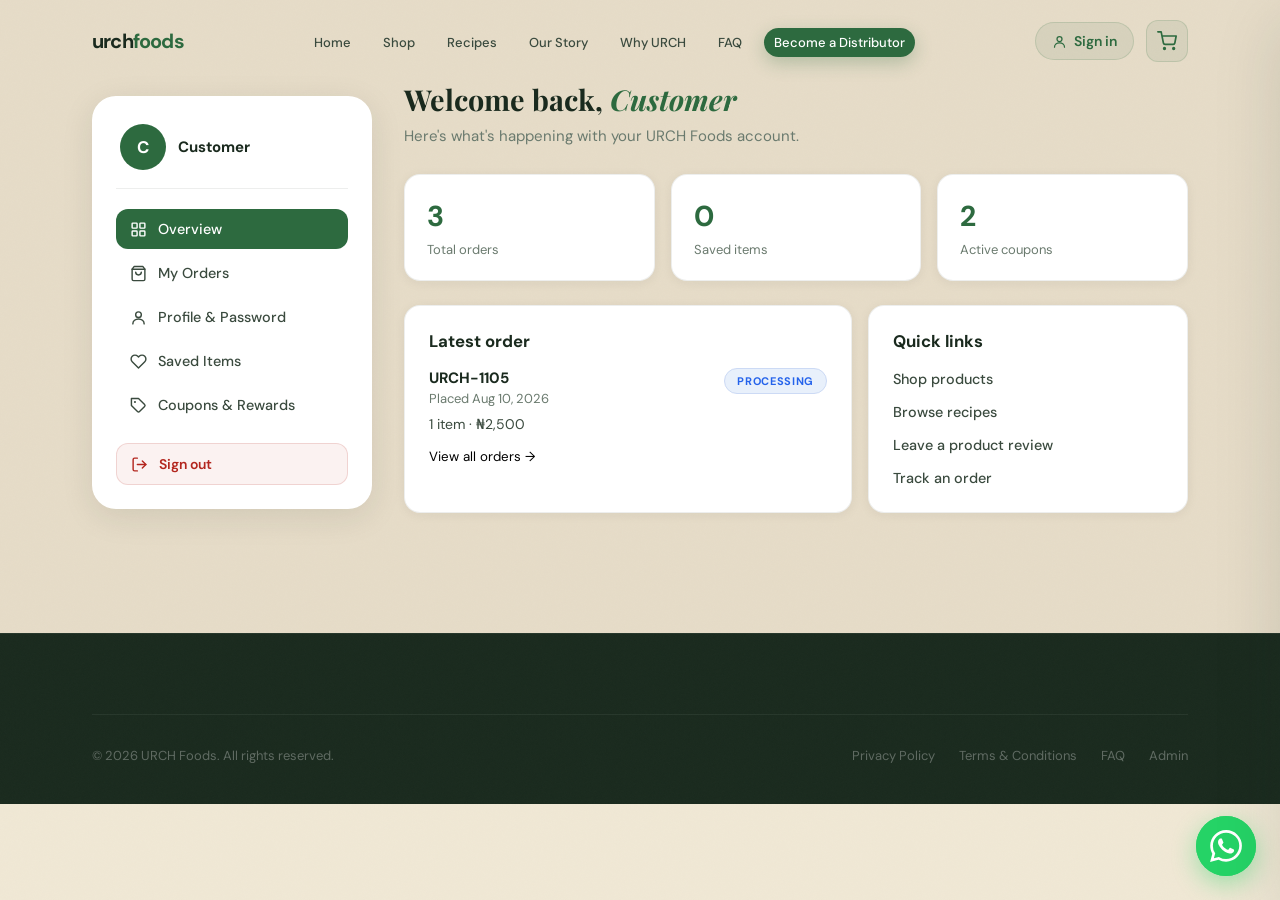
==== account.html @ a8b251fc "First Commit" ====
<!DOCTYPE html>
<html lang="en">
<head>
  <meta charset="UTF-8" />
  <meta name="viewport" content="width=device-width, initial-scale=1.0" />
  <title>My Account — URCH Foods</title>
  <meta name="description" content="Manage your URCH Foods account — track orders, saved items, recipes, and rewards." />
  <link rel="preconnect" href="https://fonts.googleapis.com" />
  <link rel="preconnect" href="https://fonts.gstatic.com" crossorigin />
  <link href="https://fonts.googleapis.com/css2?family=DM+Sans:ital,opsz,wght@0,9..40,300;0,9..40,400;0,9..40,500;0,9..40,600;0,9..40,700;1,9..40,300&family=Playfair+Display:ital,wght@0,700;1,600&display=swap" rel="stylesheet" />
  <link rel="stylesheet" href="urch-foods.css" />
</head>
<body>

  <!-- ── MOBILE MENU ── -->
  <div class="mobile-menu" id="mobileMenu" role="dialog" aria-modal="true" aria-label="Navigation">
    <a href="index.html">Home</a>
    <a href="shop.html">Shop</a>
    <a href="recipes.html">Recipes</a>
    <a href="our-story.html">Our Story</a>
    <a href="why-urch.html">Why URCH</a>
    <a href="faq.html">FAQ</a>
    <a href="distributors.html">Become a Distributor</a>
    <a href="shop.html" class="mobile-cta btn-primary">Shop Now</a>
  </div>

  <!-- ── NAV ── -->
  <nav class="nav" id="mainNav" role="navigation" aria-label="Main navigation">
    <div class="nav-inner">
      <a href="index.html" class="nav-logo">urch<span>foods</span></a>
      <ul class="nav-links" role="list">
        <li><a href="index.html">Home</a></li>
        <li><a href="shop.html">Shop</a></li>
        <li><a href="recipes.html">Recipes</a></li>
        <li><a href="our-story.html">Our Story</a></li>
        <li><a href="why-urch.html">Why URCH</a></li>
        <li><a href="faq.html">FAQ</a></li>
        <li><a href="distributors.html" class="nav-distributor">Become a Distributor</a></li>
      </ul>
      <div class="nav-right">
        <a href="account.html" class="nav-signin" aria-label="My account">
          <svg viewBox="0 0 24 24" fill="none" stroke="currentColor" stroke-width="2" stroke-linecap="round" stroke-linejoin="round"><circle cx="12" cy="8" r="4"/><path d="M4 21c0-4 3.6-7 8-7s8 3 8 7"/></svg>
          My Account
        </a>
        <a href="shop.html" class="nav-cart" id="cartIcon" aria-label="Shopping cart">
          <svg viewBox="0 0 24 24" fill="none" stroke="currentColor" stroke-width="2" stroke-linecap="round" stroke-linejoin="round">
            <circle cx="9" cy="21" r="1"/><circle cx="20" cy="21" r="1"/>
            <path d="M1 1h4l2.68 13.39a2 2 0 002 1.61h9.72a2 2 0 002-1.61L23 6H6"/>
          </svg>
          <div class="cart-count" id="cartCount" style="display:none">0</div>
        </a>
        <button class="nav-hamburger" id="hamburger" aria-label="Toggle menu" aria-expanded="false">
          <span></span><span></span><span></span>
        </button>
      </div>
    </div>
  </nav>

  <!-- ── CART DRAWER ── -->
  <div class="cart-overlay" id="cartOverlay"></div>
  <aside class="cart-drawer" id="cartDrawer" role="dialog" aria-modal="true" aria-label="Shopping cart">
    <div class="cart-drawer-header">
      <div class="cart-drawer-title">
        Your Cart
        <span class="cart-drawer-badge" id="cartDrawerBadge">0</span>
      </div>
      <button type="button" class="cart-drawer-close" id="cartDrawerClose" aria-label="Close cart">
        <svg viewBox="0 0 24 24" fill="none" stroke="currentColor" stroke-width="2" stroke-linecap="round" stroke-linejoin="round"><path d="M18 6L6 18M6 6l12 12"/></svg>
      </button>
    </div>

    <div class="cart-drawer-empty" id="cartDrawerEmpty">
      <p>Your cart is empty.</p>
      <a href="shop.html" class="btn-start-shopping">Start Shopping</a>
    </div>

    <div class="cart-drawer-items" id="cartDrawerItems"></div>

    <div class="cart-drawer-footer" id="cartDrawerFooter">
      <div class="cart-drawer-summary">
        <div class="cart-drawer-total-row">
          <span>Subtotal</span>
          <span id="cartSubtotal">&#8358;0</span>
        </div>
        <p class="cart-drawer-note">Shipping &amp; delivery calculated at checkout.</p>
      </div>
      <button type="button" class="cart-drawer-checkout" id="cartCheckout" disabled>
        <span>Checkout</span>
        <span class="cart-drawer-checkout-total" id="cartCheckoutTotal">&#8358;0</span>
      </button>
    </div>
  </aside>

  <!-- ── MY ACCOUNT ── -->
  <section class="account-section">
    <div class="container">

      <div class="account-layout" id="accountMain">
        <aside class="account-sidebar">
          <div class="account-user">
            <div class="account-avatar" id="accountAvatar">U</div>
            <div class="account-user-text">
              <div class="account-user-name" id="accountUserName">Customer</div>
              <div class="account-user-email" id="accountUserEmail">—</div>
            </div>
          </div>
          <nav class="account-menu" aria-label="Account menu">
            <button type="button" class="account-menu-item active" data-panel="overview">
              <svg viewBox="0 0 24 24" fill="none" stroke="currentColor" stroke-width="2" stroke-linecap="round" stroke-linejoin="round"><rect x="3" y="3" width="7" height="7" rx="1"/><rect x="14" y="3" width="7" height="7" rx="1"/><rect x="3" y="14" width="7" height="7" rx="1"/><rect x="14" y="14" width="7" height="7" rx="1"/></svg>
              Overview
            </button>
            <button type="button" class="account-menu-item" data-panel="orders">
              <svg viewBox="0 0 24 24" fill="none" stroke="currentColor" stroke-width="2" stroke-linecap="round" stroke-linejoin="round"><path d="M6 2L3 6v14a2 2 0 002 2h14a2 2 0 002-2V6l-3-4z"/><path d="M3 6h18"/><path d="M16 10a4 4 0 01-8 0"/></svg>
              My Orders
            </button>
            <button type="button" class="account-menu-item" data-panel="profile">
              <svg viewBox="0 0 24 24" fill="none" stroke="currentColor" stroke-width="2" stroke-linecap="round" stroke-linejoin="round"><circle cx="12" cy="8" r="4"/><path d="M4 21c0-4 3.6-7 8-7s8 3 8 7"/></svg>
              Profile &amp; Password
            </button>
            <button type="button" class="account-menu-item" data-panel="saved">
              <svg viewBox="0 0 24 24" fill="none" stroke="currentColor" stroke-width="2" stroke-linecap="round" stroke-linejoin="round"><path d="M20.84 4.61a5.5 5.5 0 00-7.78 0L12 5.67l-1.06-1.06a5.5 5.5 0 00-7.78 7.78l1.06 1.06L12 21.23l7.78-7.78 1.06-1.06a5.5 5.5 0 000-7.78z"/></svg>
              Saved Items
            </button>
            <button type="button" class="account-menu-item" data-panel="coupons">
              <svg viewBox="0 0 24 24" fill="none" stroke="currentColor" stroke-width="2" stroke-linecap="round" stroke-linejoin="round"><path d="M20.59 13.41l-7.17 7.17a2 2 0 01-2.83 0L2 12V2h10l8.59 8.59a2 2 0 010 2.82z"/><circle cx="7" cy="7" r="1.5" fill="currentColor" stroke="none"/></svg>
              Coupons &amp; Rewards
            </button>
          </nav>
          <button type="button" class="account-signout" id="accountSignOut">
            <svg viewBox="0 0 24 24" fill="none" stroke="currentColor" stroke-width="2" stroke-linecap="round" stroke-linejoin="round"><path d="M9 21H5a2 2 0 01-2-2V5a2 2 0 012-2h4"/><path d="M16 17l5-5-5-5"/><path d="M21 12H9"/></svg>
            Sign out
          </button>
        </aside>

        <main class="account-content">

          <!-- OVERVIEW -->
          <div class="account-panel active" id="panel-overview">
            <div class="account-panel-head">
              <h2 class="account-panel-title">Welcome back, <em id="overviewName">there</em></h2>
              <p class="account-panel-sub">Here's what's happening with your URCH Foods account.</p>
            </div>
            <div class="account-stats" id="overviewStats"></div>
            <div class="account-two-col">
              <div class="account-card" id="latestOrder"></div>
              <div class="account-card">
                <h3 class="account-card-title">Quick links</h3>
                <ul class="account-quicklinks">
                  <li><a href="shop.html">Shop products</a></li>
                  <li><a href="recipes.html">Browse recipes</a></li>
                  <li><a href="review.html">Leave a product review</a></li>
                  <li><a href="#" onclick="return false;">Track an order</a></li>
                </ul>
              </div>
            </div>
          </div>

          <!-- ORDERS -->
          <div class="account-panel" id="panel-orders">
            <div class="account-panel-head">
              <h2 class="account-panel-title">My <em>Orders</em></h2>
              <p class="account-panel-sub">Track and review everything you've ordered.</p>
            </div>
            <div class="account-orders" id="ordersList"></div>
          </div>

          <!-- PROFILE -->
          <div class="account-panel" id="panel-profile">
            <div class="account-panel-head">
              <h2 class="account-panel-title">Profile &amp; <em>Password</em></h2>
              <p class="account-panel-sub">Update your personal details and secure your account.</p>
            </div>
            <div class="account-card" style="margin-bottom:24px;">
              <h3 class="account-card-title">Personal details</h3>
              <div class="account-photo-upload">
                <div class="account-photo-preview" id="profileAvatarPreview">U</div>
                <div class="account-photo-actions">
                  <div class="account-photo-hint">Add a profile picture so we know your face. JPG or PNG, max 2 MB.</div>
                  <div class="account-photo-btns">
                    <button type="button" class="account-photo-btn" id="profilePhotoBtn">Upload photo</button>
                    <button type="button" class="account-photo-btn account-photo-btn-ghost" id="profilePhotoRemove" hidden>Remove</button>
                  </div>
                  <input type="file" id="profilePhotoInput" accept="image/*" hidden />
                </div>
              </div>
              <form class="auth-form" id="profileForm">
                <div class="auth-field">
                  <label for="profileName">Full name</label>
                  <input type="text" id="profileName" placeholder="Your name" autocomplete="name" />
                </div>
                <div class="auth-field">
                  <label for="profileEmail">Email address</label>
                  <input type="email" id="profileEmail" placeholder="you@example.com" autocomplete="email" />
                </div>
                <div class="auth-field">
                  <label for="profilePhone">Phone / WhatsApp</label>
                  <input type="tel" id="profilePhone" placeholder="+234 ..." autocomplete="tel" />
                </div>
                <button type="submit" class="auth-submit">Save changes</button>
              </form>
            </div>
            <div class="account-card">
              <h3 class="account-card-title">Change password</h3>
              <form class="auth-form" id="passwordForm">
                <div class="auth-field">
                  <label for="newPassword">New password</label>
                  <input type="password" id="newPassword" placeholder="At least 6 characters" autocomplete="new-password" />
                </div>
                <div class="auth-field">
                  <label for="confirmPassword">Confirm password</label>
                  <input type="password" id="confirmPassword" placeholder="Repeat your password" autocomplete="new-password" />
                </div>
                <button type="submit" class="auth-submit">Update password</button>
              </form>
            </div>
          </div>

          <!-- SAVED ITEMS -->
          <div class="account-panel" id="panel-saved">
            <div class="account-panel-head">
              <h2 class="account-panel-title">Saved <em>Items</em></h2>
              <p class="account-panel-sub">Products you've saved — tap the heart on any product to add or remove.</p>
            </div>
            <div class="products-grid account-saved-grid" id="savedList"></div>
          </div>

          <!-- COUPONS -->
          <div class="account-panel" id="panel-coupons">
            <div class="account-panel-head">
              <h2 class="account-panel-title">Coupons &amp; <em>Rewards</em></h2>
              <p class="account-panel-sub">Discounts and rewards for our valued community.</p>
            </div>
            <div class="coupon-grid">
              <div class="coupon-card">
                <div class="coupon-code">WELCOME10</div>
                <div class="coupon-name">10% off your first order</div>
                <div class="coupon-note">Applies to your first order over &#8358;5,000. One use.</div>
              </div>
              <div class="coupon-card">
                <div class="coupon-code">FREESHIP</div>
                <div class="coupon-name">Free delivery over &#8358;20,000</div>
                <div class="coupon-note">Free shipping on orders above &#8358;20,000 within Nigeria.</div>
              </div>
            </div>
            <div class="account-card referral-card">
              <h3 class="account-card-title">Refer &amp; earn</h3>
              <p class="referral-text">Share your code — when a friend makes their first order, you both get <strong>&#8358;500 off</strong>.</p>
              <div class="referral-row">
                <div class="coupon-code" id="referralCode">URCH10</div>
                <button type="button" class="auth-submit" id="copyReferral" style="padding:12px 22px;">Copy code</button>
              </div>
            </div>
          </div>

        </main>
      </div>

    </div>
  </section>

  <!-- ── FOOTER ── -->
  <footer class="footer">
    <div class="container">
      <div class="footer-bottom">
        <div class="footer-copy">
          &copy; 2026 URCH Foods. All rights reserved.
        </div>
        <div class="footer-legal">
          <a href="#">Privacy Policy</a>
          <a href="#">Terms &amp; Conditions</a>
          <a href="faq.html">FAQ</a>
          <a href="admin.html">Admin</a>
        </div>
      </div>
    </div>
  </footer>

  <script src="urch-foods.js"></script>

  <!-- ── FLOATING WHATSAPP ── -->
  <a href="https://wa.me/2348012345678" class="whatsapp-float" id="whatsappFloat" target="_blank" rel="noopener" aria-label="Chat with us on WhatsApp">
    <svg viewBox="0 0 24 24" fill="currentColor" aria-hidden="true"><path d="M17.472 14.382c-.297-.149-1.758-.867-2.03-.967-.273-.099-.471-.148-.67.15-.197.297-.767.966-.94 1.164-.173.199-.347.223-.644.075-.297-.15-1.255-.463-2.39-1.475-.883-.788-1.48-1.761-1.653-2.059-.173-.297-.018-.458.13-.606.134-.133.298-.347.446-.52.149-.174.198-.298.298-.497.099-.198.05-.371-.025-.52-.075-.149-.669-1.612-.916-2.207-.242-.579-.487-.5-.669-.51-.173-.008-.371-.01-.57-.01-.198 0-.52.074-.792.372-.272.297-1.04 1.016-1.04 2.479 0 1.462 1.065 2.875 1.213 3.074.149.198 2.096 3.2 5.077 4.487.709.306 1.262.489 1.694.625.712.227 1.36.195 1.871.118.571-.085 1.758-.719 2.006-1.413.248-.694.248-1.289.173-1.413-.074-.124-.272-.198-.57-.347m-5.421 7.403h-.004a9.87 9.87 0 01-5.031-1.378l-.361-.214-3.741.982.998-3.648-.235-.374a9.86 9.86 0 01-1.51-5.26c.001-5.45 4.436-9.884 9.888-9.884 2.64 0 5.122 1.03 6.988 2.898a9.825 9.825 0 012.893 6.994c-.003 5.45-4.437 9.884-9.885 9.884m8.413-18.297A11.815 11.815 0 0012.05 0C5.495 0 .16 5.335.157 11.892c0 2.096.547 4.142 1.588 5.945L.057 24l6.305-1.654a11.882 11.882 0 005.683 1.448h.005c6.554 0 11.89-5.335 11.893-11.893a11.821 11.821 0 00-3.48-8.413z"/></svg>
    <span class="whatsapp-label">Chat with us</span>
  </a>
</body>
</html>
---- urch-foods.css ----
/* URCH Foods — E-commerce Website Styles */

/* ── TOKENS ── */
:root {
  --bg:             #F0E8D5;
  --bg-alt:         #E6DCC8;
  --surface:        #FFFFFF;
  --surface-2:      #F7F2E8;
  --accent:         #2D6A3F;
  --accent-mid:     #3A8B52;
  --accent-light:   #4FA866;
  --accent-ghost:   rgba(45,106,63,0.08);
  --accent-border:  rgba(45,106,63,0.15);
  --text-1:         #1A2A1E;
  --text-2:         #3A4A3E;
  --text-3:         #6A7A6E;
  --border:         rgba(26,42,30,0.08);
  --shadow-sm:      0 2px 12px rgba(26,42,30,0.06);
  --shadow-md:      0 8px 32px rgba(26,42,30,0.10);
  --shadow-lg:      0 24px 64px rgba(26,42,30,0.13);
  --silk:           cubic-bezier(0.16, 1, 0.3, 1);
  --silk-dur:       0.8s;
  --radius:         16px;
  --radius-lg:      24px;
}

/* ── RESET ── */
*, *::before, *::after { box-sizing: border-box; margin: 0; padding: 0; }
html { scroll-behavior: smooth; font-size: 16px; scroll-padding-top: 80px; }
body {
  font-family: 'DM Sans', sans-serif;
  background: var(--bg);
  color: var(--text-1);
  overflow-x: hidden;
  -webkit-font-smoothing: antialiased;
}
a { text-decoration: none; color: inherit; }
ul { list-style: none; }
img { display: block; max-width: 100%; }
button { cursor: pointer; border: none; background: none; font-family: inherit; }

/* ── SUBTLE NOISE TEXTURE ── */
body::before {
  content: '';
  position: fixed;
  inset: 0;
  pointer-events: none;
  z-index: 0;
  opacity: 0.022;
  background-image: url("data:image/svg+xml,%3Csvg viewBox='0 0 256 256' xmlns='http://www.w3.org/2000/svg'%3E%3Cfilter id='noise'%3E%3CfeTurbulence type='fractalNoise' baseFrequency='0.9' numOctaves='4' stitchTiles='stitch'/%3E%3C/filter%3E%3Crect width='100%25' height='100%25' filter='url(%23noise)'/%3E%3C/svg%3E");
  background-size: 128px 128px;
}

/* ── UTILITY ── */
.container { max-width: 1160px; margin: 0 auto; padding: 0 32px; }
.section-label {
  display: inline-flex; align-items: center; gap: 8px;
  font-size: 11px; font-weight: 600; letter-spacing: 0.14em;
  text-transform: uppercase; color: var(--accent);
  background: var(--accent-ghost);
  border: 1px solid var(--accent-border);
  padding: 6px 14px; border-radius: 100px;
  margin-bottom: 20px;
}
.section-label::before {
  content: ''; width: 6px; height: 6px;
  background: var(--accent); border-radius: 50%;
}
.section-title {
  font-family: 'DM Sans', sans-serif;
  font-size: clamp(2rem, 4vw, 3rem);
  font-weight: 700; letter-spacing: -0.03em;
  line-height: 1.15; color: var(--text-1);
}
.section-title em {
  font-style: italic;
  font-family: 'Playfair Display', serif;
  color: var(--accent);
}
.section-sub {
  font-size: 1.0625rem; line-height: 1.75;
  color: var(--text-2); max-width: 520px; margin-top: 16px;
}

/* ── SCROLL REVEAL ── */
.reveal { opacity: 0; transform: translateY(28px); transition: opacity 0.7s var(--silk), transform 0.7s var(--silk); }
.reveal.visible { opacity: 1; transform: none; }
.reveal-delay-1 { transition-delay: 0.1s; }
.reveal-delay-2 { transition-delay: 0.2s; }
.reveal-delay-3 { transition-delay: 0.3s; }
.reveal-delay-4 { transition-delay: 0.4s; }

/* ══════════════════════════════════════════
   1. NAV
══════════════════════════════════════════ */
.nav {
  position: fixed; top: 0; left: 0; right: 0; z-index: 1000;
  padding: 20px 0;
  transition: padding var(--silk-dur) var(--silk), background var(--silk-dur) var(--silk), box-shadow var(--silk-dur) var(--silk);
}
.nav.scrolled {
  padding: 12px 0;
  background: rgba(253,246,236,0.92);
  backdrop-filter: blur(16px);
  -webkit-backdrop-filter: blur(16px);
  box-shadow: 0 1px 0 var(--border);
}
.nav-inner {
  display: flex; align-items: center; justify-content: space-between;
  max-width: 1160px; margin: 0 auto; padding: 0 32px;
}
.nav-logo {
  font-size: 1.25rem; font-weight: 700; letter-spacing: -0.04em;
  color: var(--text-1);
}
.nav-logo span { color: var(--accent); }
.nav-links {
  display: flex; align-items: center; gap: 12px;
}
.nav-links a {
  font-size: 0.8125rem; font-weight: 500; color: var(--text-2);
  position: relative; padding: 6px 10px; border-radius: 100px;
  background: transparent;
  box-shadow: inset 0 0 0 0px var(--accent-border);
  transition: color 0.4s var(--silk), background 0.4s var(--silk), box-shadow 0.4s var(--silk), transform 0.4s var(--silk);
}
.nav-links a:hover {
  color: var(--accent);
  background: var(--accent-ghost);
  box-shadow: inset 0 0 0 1px var(--accent-border);
}
.nav-links a.active {
  color: var(--accent);
  background: var(--accent-ghost);
  box-shadow: inset 0 0 0 1px var(--accent-border);
}
.nav-links a.nav-distributor {
  color: #fff;
  background: var(--accent);
  box-shadow: 0 6px 18px rgba(45,106,63,0.28);
}
.nav-links a.nav-distributor:hover,
.nav-links a.nav-distributor.active {
  color: #fff;
  background: var(--accent-mid);
  transform: translateY(-1px);
  box-shadow: 0 8px 22px rgba(45,106,63,0.32);
}
.nav-right {
  display: flex; align-items: center; gap: 12px;
}

/* Sign in link */
.nav-signin {
  display: inline-flex; align-items: center; gap: 7px;
  font-size: 0.875rem; font-weight: 600; color: var(--accent);
  background: var(--accent-ghost); border: 1px solid var(--accent-border);
  padding: 9px 16px; border-radius: 100px;
  white-space: nowrap;
  transition: background 0.3s var(--silk), color 0.3s var(--silk), transform 0.3s var(--silk);
}
.nav-signin svg { width: 15px; height: 15px; }
.nav-signin:hover { background: var(--accent); color: #fff; transform: translateY(-1px); }

/* Cart Icon */
.nav-cart {
  position: relative; display: flex; align-items: center; justify-content: center;
  width: 42px; height: 42px; border-radius: 12px;
  background: var(--accent-ghost); border: 1px solid var(--accent-border);
  color: var(--accent);
  transition: background 0.4s var(--silk), transform 0.4s var(--silk);
}
.nav-cart:hover {
  background: var(--accent);
  color: #fff;
  transform: scale(1.05);
}
.nav-cart svg { width: 20px; height: 20px; }
.cart-count {
  position: absolute; top: -6px; right: -6px;
  width: 20px; height: 20px; border-radius: 50%;
  background: var(--accent); color: #fff;
  font-size: 0.65rem; font-weight: 700;
  display: flex; align-items: center; justify-content: center;
  border: 2px solid var(--bg);
  transition: transform 0.3s var(--silk);
}
.nav-cart:hover .cart-count { background: #fff; color: var(--accent); transform: scale(1.15); }

/* Cart Drawer */
.cart-overlay {
  position: fixed; inset: 0; z-index: 1100;
  background: rgba(26,42,30,0.45);
  backdrop-filter: blur(4px);
  -webkit-backdrop-filter: blur(4px);
  opacity: 0; pointer-events: none;
  transition: opacity 0.4s var(--silk);
}
.cart-overlay.open { opacity: 1; pointer-events: all; }

.cart-drawer {
  position: fixed; top: 0; right: 0; bottom: 0; z-index: 1200;
  width: min(420px, 100vw);
  background: var(--surface);
  display: flex; flex-direction: column;
  transform: translateX(100%);
  transition: transform 0.5s var(--silk);
  box-shadow: var(--shadow-lg);
}
.cart-drawer.open { transform: translateX(0); }

.cart-drawer-header {
  display: flex; align-items: center; justify-content: space-between;
  padding: 22px 28px;
  border-bottom: 1px solid var(--border);
}
.cart-drawer-title {
  font-size: 1.1rem; font-weight: 700; letter-spacing: -0.02em;
  display: flex; align-items: center; gap: 10px;
}
.cart-drawer-badge {
  min-width: 22px; height: 22px; padding: 0 6px; border-radius: 100px;
  background: var(--accent); color: #fff;
  font-size: 0.7rem; font-weight: 700;
  display: inline-flex; align-items: center; justify-content: center;
}
.cart-drawer-close {
  width: 36px; height: 36px; border-radius: 10px;
  display: flex; align-items: center; justify-content: center;
  color: var(--text-2);
  background: var(--accent-ghost);
  border: 1px solid var(--accent-border);
  transition: background 0.3s var(--silk), color 0.3s var(--silk);
}
.cart-drawer-close svg { width: 18px; height: 18px; }
.cart-drawer-close:hover { background: var(--accent); color: #fff; }

.cart-drawer-empty {
  flex: 1; display: flex; flex-direction: column; align-items: center;
  justify-content: center; gap: 20px; padding: 48px 28px; text-align: center;
}
.cart-drawer-empty p { color: var(--text-3); font-size: 1rem; }
.cart-drawer-empty[hidden] { display: none; }
.cart-drawer-empty .btn-start-shopping {
  font-size: 0.9rem; font-weight: 600; color: #fff;
  background: var(--accent); padding: 13px 32px; border-radius: 100px;
  box-shadow: 0 6px 20px rgba(45,106,63,0.3);
  transition: background 0.3s var(--silk), transform 0.3s var(--silk);
}
.cart-drawer-empty .btn-start-shopping:hover { background: var(--accent-mid); transform: scale(1.03); }

.cart-drawer-items {
  flex: 1; overflow-y: auto;
  padding: 8px 28px 20px;
}
.cart-drawer-items::-webkit-scrollbar { width: 6px; }
.cart-drawer-items::-webkit-scrollbar-thumb { background: var(--border); border-radius: 6px; }

.cart-item {
  display: grid; grid-template-columns: 1fr auto; gap: 4px 16px;
  padding: 18px 0; border-bottom: 1px solid var(--border);
}
.cart-item-name { font-size: 0.95rem; font-weight: 600; color: var(--text-1); }
.cart-item-price { font-size: 0.8rem; color: var(--text-3); margin-top: 2px; }
.cart-item-remove {
  grid-column: 1 / -1; justify-self: start;
  font-size: 0.75rem; font-weight: 600; color: var(--text-3);
  padding: 4px 0; display: inline-flex; align-items: center; gap: 4px;
  transition: color 0.3s;
}
.cart-item-remove:hover { color: #C0392B; }
.cart-item-qty {
  grid-column: 2; grid-row: 1 / span 2; align-self: center;
  display: flex; align-items: center; gap: 4px;
  background: var(--accent-ghost);
  border: 1px solid var(--accent-border);
  border-radius: 100px; padding: 4px;
}
.cart-item-qty button {
  width: 26px; height: 26px; border-radius: 50%;
  display: flex; align-items: center; justify-content: center;
  font-size: 1rem; font-weight: 700; color: var(--accent);
  transition: background 0.3s var(--silk), color 0.3s var(--silk);
}
.cart-item-qty button:hover { background: var(--accent); color: #fff; }
.cart-item-qty span {
  min-width: 20px; text-align: center;
  font-size: 0.85rem; font-weight: 700; color: var(--text-1);
}

.cart-drawer-footer {
  border-top: 1px solid var(--border);
  padding: 20px 28px 24px;
  background: var(--surface);
}
.cart-drawer-summary { margin-bottom: 16px; }
.cart-drawer-total-row {
  display: flex; align-items: center; justify-content: space-between;
  font-size: 1rem; font-weight: 700; color: var(--text-1);
}
#cartSubtotal { color: var(--accent); font-size: 1.15rem; letter-spacing: -0.02em; }
.cart-drawer-note {
  font-size: 0.75rem; color: var(--text-3); margin-top: 4px;
}
.cart-drawer-checkout {
  width: 100%; padding: 15px 20px; border-radius: 100px;
  background: var(--accent); color: #fff;
  font-size: 0.95rem; font-weight: 700;
  display: flex; align-items: center; justify-content: space-between;
  box-shadow: 0 6px 20px rgba(45,106,63,0.3);
  transition: background var(--silk-dur) var(--silk), transform var(--silk-dur) var(--silk), box-shadow var(--silk-dur) var(--silk);
}
.cart-drawer-checkout:hover {
  background: var(--accent-mid);
  transform: translateY(-2px);
  box-shadow: 0 10px 28px rgba(45,106,63,0.4);
}
.cart-drawer-checkout:disabled {
  opacity: 0.55; cursor: not-allowed;
  transform: none; box-shadow: none;
}

/* Hamburger */
.nav-hamburger {
  display: none; flex-direction: column; gap: 5px;
  width: 28px; padding: 4px; cursor: pointer;
}
.nav-hamburger span {
  display: block; height: 2px; background: var(--text-1);
  border-radius: 2px; transition: all 0.4s var(--silk);
}
.nav-hamburger.open span:nth-child(1) { transform: translateY(7px) rotate(45deg); }
.nav-hamburger.open span:nth-child(2) { opacity: 0; transform: scaleX(0); }
.nav-hamburger.open span:nth-child(3) { transform: translateY(-7px) rotate(-45deg); }

/* Mobile Menu */
.mobile-menu {
  position: fixed; inset: 0; z-index: 999;
  background: var(--bg);
  display: flex; flex-direction: column; align-items: center;
  justify-content: flex-start;
  gap: 0;
  opacity: 0; pointer-events: none;
  transition: opacity 0.4s var(--silk);
  overflow-y: auto;
  padding: 100px 32px 100px;
  -webkit-overflow-scrolling: touch;
}
.mobile-menu.open { opacity: 1; pointer-events: all; }
.mobile-menu a {
  font-size: 1.1rem; font-weight: 600; letter-spacing: -0.01em;
  color: var(--text-1); padding: 14px 0; width: 100%; text-align: center;
  border-bottom: 1px solid var(--border);
  opacity: 0; transform: translateY(16px);
  transition: opacity 0.5s var(--silk), transform 0.5s var(--silk), color 0.3s;
}
.mobile-menu a:first-child { border-top: 1px solid var(--border); }
.mobile-menu.open a { opacity: 1; transform: none; }
.mobile-menu a:hover { color: var(--accent); }
.mobile-menu a:nth-child(1) { transition-delay: 0.05s; }
.mobile-menu a:nth-child(2) { transition-delay: 0.10s; }
.mobile-menu a:nth-child(3) { transition-delay: 0.15s; }
.mobile-menu a:nth-child(4) { transition-delay: 0.20s; }
.mobile-menu a:nth-child(5) { transition-delay: 0.25s; }
.mobile-menu a:nth-child(6) { transition-delay: 0.30s; }
.mobile-menu .mobile-cta {
  margin-top: 28px;
  font-size: 0.9375rem; font-weight: 600;
  background: var(--accent); color: #fff;
  padding: 14px 40px; border-radius: 100px;
  border: none;
  opacity: 0; transform: translateY(16px);
  transition: opacity 0.5s var(--silk) 0.35s, transform 0.5s var(--silk) 0.35s, background 0.3s;
}
.mobile-menu.open .mobile-cta { opacity: 1; transform: none; }
.mobile-menu .mobile-cta:hover { background: var(--accent-mid); }

/* ══════════════════════════════════════════
   2. HERO
══════════════════════════════════════════ */
.hero {
  min-height: 100vh;
  display: flex; align-items: center;
  padding: 120px 0 80px;
  position: relative; overflow: hidden;
  background: var(--bg) url('images/jimmy-dean-Qngdf0kgGB4-unsplash.jpg') center/cover no-repeat;
}
.hero::before {
  content: '';
  position: absolute; inset: 0;
  background: linear-gradient(135deg, rgba(240,232,213,0.92) 0%, rgba(230,220,200,0.85) 50%, rgba(240,232,213,0.78) 100%);
  z-index: 0;
  pointer-events: none;
}
.hero::after {
  content: '';
  position: absolute; bottom: -15%; left: -8%;
  width: 40vw; height: 40vw; max-width: 500px; max-height: 500px;
  background: radial-gradient(ellipse at center, rgba(45,106,63,0.10) 0%, transparent 70%);
  border-radius: 50%;
  pointer-events: none;
}
.hero-inner {
  position: relative; z-index: 1;
  display: grid; grid-template-columns: 1fr 1fr;
  align-items: center; gap: 64px;
}
.hero-badge {
  display: inline-flex; align-items: center; gap: 8px;
  background: var(--surface-2); border: 1px solid var(--accent-border);
  border-radius: 100px; padding: 6px 16px 6px 8px;
  margin-bottom: 28px; box-shadow: var(--shadow-sm);
}
.hero-badge-dot {
  width: 24px; height: 24px; border-radius: 50%;
  background: var(--accent); display: flex; align-items: center; justify-content: center;
  font-size: 11px; color: #fff; font-weight: 700; flex-shrink: 0;
}
.hero-badge span { font-size: 0.8125rem; font-weight: 500; color: var(--text-2); }
.hero-badge strong { color: var(--accent); }
.hero-title {
  font-size: clamp(2.6rem, 5vw, 4.2rem);
  font-weight: 700; letter-spacing: -0.04em; line-height: 1.1;
  margin-bottom: 24px;
}
.hero-title em {
  font-style: italic;
  font-family: 'Playfair Display', serif;
  color: var(--accent);
}
.hero-sub {
  font-size: 1.0625rem; line-height: 1.75;
  color: var(--text-2); max-width: 480px; margin-bottom: 40px;
}
.hero-actions { display: flex; align-items: center; gap: 14px; flex-wrap: wrap; }
.btn-primary-lg {
  font-size: 0.9375rem; font-weight: 600; color: #fff;
  background: var(--accent); padding: 14px 32px; border-radius: 100px;
  display: flex; align-items: center; gap: 10px;
  transition: background var(--silk-dur) var(--silk), transform var(--silk-dur) var(--silk), box-shadow var(--silk-dur) var(--silk);
  box-shadow: 0 6px 24px rgba(45,106,63,0.30);
}
.btn-primary-lg:hover { background: var(--accent-mid); transform: scale(1.02); box-shadow: 0 8px 32px rgba(45,106,63,0.40); }
.btn-primary-lg .btn-arrow { transition: transform 0.4s var(--silk); }
.btn-primary-lg:hover .btn-arrow { transform: translateX(4px); }
.btn-outline-lg {
  font-size: 0.9375rem; font-weight: 500; color: var(--accent);
  border: 1.5px solid var(--accent-border); padding: 13px 28px; border-radius: 100px;
  display: flex; align-items: center; gap: 8px;
  transition: background 0.4s var(--silk), border-color 0.4s var(--silk), transform var(--silk-dur) var(--silk);
}
.btn-outline-lg:hover { background: var(--accent-ghost); border-color: var(--accent); transform: scale(1.02); }

/* Trust badges */
.hero-trust {
  display: flex; align-items: center; gap: 20px;
  margin-top: 48px; flex-wrap: wrap;
}
.trust-item {
  display: flex; align-items: center; gap: 8px;
  font-size: 0.8125rem; color: var(--text-3); font-weight: 500;
}
.trust-item svg { color: var(--accent); flex-shrink: 0; }
.trust-divider { width: 1px; height: 20px; background: var(--border); }

/* Hero visual — product showcase */
.hero-visual {
  position: relative; display: flex; justify-content: center; align-items: center;
}
.hero-showcase {
  width: 100%; max-width: 520px;
  display: grid; grid-template-columns: 1fr 1fr; gap: 16px;
  perspective: 1000px;
}
.showcase-card {
  background: var(--surface-2);
  border-radius: var(--radius-lg);
  border: 1px solid var(--border);
  box-shadow: var(--shadow-md);
  overflow: hidden;
  transition: transform var(--silk-dur) var(--silk), box-shadow var(--silk-dur) var(--silk);
  position: relative;
}
.showcase-card:hover { transform: translateY(-4px) scale(1.02); box-shadow: var(--shadow-lg); }
.showcase-card:first-child { grid-column: 1 / -1; }
.showcase-img {
  width: 100%; aspect-ratio: 4/3;
  background: var(--bg-alt);
  display: flex; align-items: center; justify-content: center;
  border-bottom: 1px solid var(--border);
  overflow: hidden;
  position: relative;
}
.showcase-card:first-child .showcase-img { aspect-ratio: 16/9; }
.showcase-img-placeholder {
  display: flex; flex-direction: column; align-items: center; gap: 8px;
  color: var(--text-3);
}
.showcase-img-placeholder img {
  width: 100%; height: 100%; object-fit: cover;
  border-radius: var(--radius);
  position: absolute; inset: 0;
}
.showcase-img-placeholder svg { width: 48px; height: 48px; opacity: 0.4; }
.showcase-img-placeholder span { font-size: 0.75rem; font-weight: 500; }
.showcase-info { padding: 16px; }
.showcase-name {
  font-size: 0.9375rem; font-weight: 700; color: var(--text-1);
  margin-bottom: 4px; letter-spacing: -0.02em;
}
.showcase-price {
  font-size: 0.875rem; font-weight: 600; color: var(--accent);
}

/* Floating badge on hero visual */
.hero-float-badge {
  position: absolute; bottom: 20px; left: -12px;
  background: var(--surface-2); border: 1px solid var(--border);
  border-radius: var(--radius); padding: 12px 16px;
  box-shadow: var(--shadow-md);
  display: flex; align-items: center; gap: 10px;
  animation: floatBadge 4s ease-in-out infinite;
}
@keyframes floatBadge {
  0%, 100% { transform: translateY(0); }
  50% { transform: translateY(-6px); }
}
.float-badge-icon {
  width: 36px; height: 36px; border-radius: 10px;
  background: var(--accent); display: flex; align-items: center; justify-content: center;
  color: #fff; font-size: 16px; flex-shrink: 0;
}
.float-badge-text { font-size: 0.75rem; }
.float-badge-text strong { display: block; font-weight: 700; color: var(--text-1); }
.float-badge-text span { color: var(--text-3); }

.hero-float-badge-2 {
  position: absolute; top: 20px; right: -20px;
  background: var(--accent); border-radius: var(--radius);
  padding: 10px 16px; box-shadow: 0 8px 24px rgba(45,106,63,0.35);
  animation: floatBadge2 4s ease-in-out 2s infinite;
}
@keyframes floatBadge2 {
  0%, 100% { transform: translateY(0); }
  50% { transform: translateY(-5px); }
}
.float-badge-2-val { font-size: 1.4rem; font-weight: 700; color: #fff; letter-spacing: -0.03em; }
.float-badge-2-label { font-size: 0.7rem; color: rgba(255,255,255,0.7); margin-top: 2px; }

/* ══════════════════════════════════════════
   3. TRUST STRIP
══════════════════════════════════════════ */
.trust-strip {
  padding: 48px 0; border-top: 1px solid var(--border); border-bottom: 1px solid var(--border);
  background: var(--surface);
  overflow: hidden; position: relative;
}
.trust-strip-label {
  text-align: center; font-size: 0.75rem; letter-spacing: 0.12em;
  text-transform: uppercase; color: var(--text-3); font-weight: 600;
  margin-bottom: 28px;
}
.trust-strip-track-wrap { overflow: hidden; }
.trust-strip-track {
  display: flex; align-items: center; gap: 64px;
  width: max-content;
  animation: trustStrip 28s linear infinite;
}
.trust-strip-track:hover { animation-play-state: paused; }
@keyframes trustStrip {
  from { transform: translateX(0); }
  to { transform: translateX(-50%); }
}
.trust-strip-item {
  display: flex; align-items: center; gap: 10px;
  font-size: 1.0625rem; font-weight: 700; letter-spacing: -0.03em;
  color: var(--text-3); white-space: nowrap; flex-shrink: 0;
  transition: color 0.3s;
}
.trust-strip-item:hover { color: var(--accent); }
.trust-strip-item-icon {
  width: 32px; height: 32px; border-radius: 8px;
  background: var(--accent-ghost); border: 1px solid var(--accent-border);
  display: flex; align-items: center; justify-content: center; flex-shrink: 0;
}
.trust-strip-dot {
  width: 5px; height: 5px; border-radius: 50%;
  background: var(--accent-light); flex-shrink: 0; opacity: 0.5;
}

/* ══════════════════════════════════════════
   4. FLAGSHIP PRODUCTS
══════════════════════════════════════════ */
.products-section { padding: 120px 0; }
.products-header { text-align: center; margin-bottom: 80px; }
.products-header .section-sub { margin: 16px auto 0; text-align: center; }

.products-grid {
  display: grid; grid-template-columns: repeat(3, 1fr);
  gap: 24px;
}
.product-card {
  background: var(--surface-2); border-radius: var(--radius-lg);
  border: 1px solid var(--border); overflow: hidden;
  box-shadow: var(--shadow-sm);
  transition: transform var(--silk-dur) var(--silk), box-shadow var(--silk-dur) var(--silk);
  display: flex; flex-direction: column;
}
.product-card:hover {
  transform: translateY(-6px) scale(1.01);
  box-shadow: var(--shadow-lg);
}
.product-img {
  width: 100%; aspect-ratio: 4/3;
  background: var(--bg-alt);
  display: flex; align-items: center; justify-content: center;
  border-bottom: 1px solid var(--border);
  position: relative; overflow: hidden;
}
.product-img-placeholder {
  display: flex; flex-direction: column; align-items: center; gap: 8px;
  color: var(--text-3);
}
.product-img-placeholder img {
  width: 100%; height: 100%; object-fit: cover;
  border-radius: var(--radius-lg);
  position: absolute; inset: 0;
}
.product-img-placeholder svg { width: 56px; height: 56px; opacity: 0.35; }
.product-img-placeholder span { font-size: 0.8rem; font-weight: 500; }
.product-tag {
  position: absolute; top: 12px; left: 12px;
  font-size: 0.65rem; font-weight: 700; letter-spacing: 0.08em;
  text-transform: uppercase; color: #fff; background: var(--accent);
  padding: 4px 10px; border-radius: 100px;
}

/* Save / wishlist button on product cards */
.product-save {
  position: absolute; top: 12px; right: 12px; z-index: 2;
  width: 36px; height: 36px; border-radius: 50%;
  display: flex; align-items: center; justify-content: center;
  background: rgba(255, 255, 255, 0.92);
  color: var(--text-2);
  box-shadow: 0 2px 10px rgba(0, 0, 0, 0.15);
  transition: color 0.2s, transform 0.2s, background 0.2s;
}
.product-save svg { width: 17px; height: 17px; }
.product-save:hover { color: var(--accent); transform: scale(1.1); }
.product-save.saved { color: #fff; background: var(--accent); }
.product-save.saved:hover { color: #fff; background: var(--accent-mid); }
.product-body { padding: 24px; flex: 1; display: flex; flex-direction: column; }
.product-name {
  font-size: 1.125rem; font-weight: 700; color: var(--text-1);
  letter-spacing: -0.02em; margin-bottom: 8px;
}
.product-desc {
  font-size: 0.875rem; line-height: 1.6; color: var(--text-3);
  margin-bottom: 20px; flex: 1;
}
.product-footer {
  display: flex; align-items: center; justify-content: space-between;
  padding-top: 16px; border-top: 1px solid var(--border);
}
.product-price {
  font-size: 1.25rem; font-weight: 700; color: var(--accent);
  letter-spacing: -0.03em;
}
.product-price small {
  font-size: 0.75rem; font-weight: 500; color: var(--text-3);
}
.btn-add-cart {
  font-size: 0.8125rem; font-weight: 600; color: #fff;
  background: var(--accent); padding: 10px 20px; border-radius: 100px;
  display: flex; align-items: center; gap: 6px;
  transition: background var(--silk-dur) var(--silk), transform var(--silk-dur) var(--silk), box-shadow var(--silk-dur) var(--silk);
  box-shadow: 0 4px 16px rgba(45,106,63,0.25);
}
.btn-add-cart:hover {
  background: var(--accent-mid);
  transform: scale(1.04);
  box-shadow: 0 6px 24px rgba(45,106,63,0.35);
}
.btn-add-cart svg { width: 16px; height: 16px; }

/* ══════════════════════════════════════════
   5. OUR STORY TEASER
══════════════════════════════════════════ */
.story-section {
  padding: 120px 0; background: var(--surface);
  border-top: 1px solid var(--border); border-bottom: 1px solid var(--border);
}
.story-inner {
  display: grid; grid-template-columns: 1fr 1fr;
  align-items: center; gap: 80px;
}
.story-inner.reverse { direction: rtl; }
.story-inner.reverse > * { direction: ltr; }

.story-content {}
.story-number {
  font-size: 0.75rem; font-weight: 700; letter-spacing: 0.14em;
  text-transform: uppercase; color: var(--accent-light);
  margin-bottom: 16px;
}
.story-title {
  font-size: clamp(1.8rem, 3.5vw, 2.6rem);
  font-weight: 700; letter-spacing: -0.03em; line-height: 1.2;
  margin-bottom: 20px;
}
.story-title em {
  font-style: italic;
  font-family: 'Playfair Display', serif;
  color: var(--accent);
}
.story-desc {
  font-size: 1rem; line-height: 1.75; color: var(--text-2); margin-bottom: 32px;
}
.btn-text-link {
  font-size: 0.9rem; font-weight: 600; color: var(--accent);
  display: inline-flex; align-items: center; gap: 8px;
  transition: gap 0.4s var(--silk), opacity 0.3s;
}
.btn-text-link:hover { gap: 12px; opacity: 0.8; }
.btn-text-link .link-arrow { transition: transform 0.4s var(--silk); }
.btn-text-link:hover .link-arrow { transform: translateX(4px); }

.story-visual {
  background: var(--bg-alt); border-radius: var(--radius-lg);
  border: 1px solid var(--border);
  box-shadow: var(--shadow-md);
  overflow: hidden; aspect-ratio: 4/3;
  display: flex; align-items: center; justify-content: center;
  position: relative;
  transition: transform var(--silk-dur) var(--silk), box-shadow var(--silk-dur) var(--silk);
}
.story-visual:hover { transform: scale(1.015); box-shadow: var(--shadow-lg); }
.story-visual-placeholder {
  display: flex; flex-direction: column; align-items: center; gap: 12px;
  color: var(--text-3);
}
.story-visual-placeholder img {
  width: 100%; height: 100%; object-fit: cover;
  border-radius: var(--radius-lg);
  position: absolute; inset: 0;
}
.story-visual-placeholder svg { width: 64px; height: 64px; opacity: 0.3; }
.story-visual-placeholder span { font-size: 0.875rem; font-weight: 500; }

/* ══════════════════════════════════════════
   6. RECIPES HIGHLIGHT
══════════════════════════════════════════ */
.recipes-section { padding: 120px 0; }
.recipes-header { text-align: center; margin-bottom: 64px; }
.recipes-header .section-sub { margin: 16px auto 0; text-align: center; }

.recipes-grid {
  display: grid; grid-template-columns: repeat(4, 1fr);
  gap: 24px;
}
.recipe-card {
  background: var(--surface-2); border-radius: var(--radius-lg);
  border: 1px solid var(--border); overflow: hidden;
  box-shadow: var(--shadow-sm);
  transition: transform var(--silk-dur) var(--silk), box-shadow var(--silk-dur) var(--silk);
}
.recipe-card:hover {
  transform: translateY(-4px) scale(1.01);
  box-shadow: var(--shadow-md);
}
.recipe-img {
  width: 100%; aspect-ratio: 4/3;
  background: var(--bg-alt);
  display: flex; align-items: center; justify-content: center;
  border-bottom: 1px solid var(--border);
  position: relative; overflow: hidden;
}
.recipe-img-placeholder {
  display: flex; flex-direction: column; align-items: center; gap: 6px;
  color: var(--text-3);
}
.recipe-img-placeholder img {
  width: 100%; height: 100%; object-fit: cover;
  border-radius: var(--radius) var(--radius) 0 0;
  position: absolute; inset: 0;
}
.recipe-img-placeholder svg { width: 40px; height: 40px; opacity: 0.35; }
.recipe-img-placeholder span { font-size: 0.75rem; font-weight: 500; }
.recipe-body { padding: 20px; }
.recipe-name {
  font-size: 1rem; font-weight: 700; color: var(--text-1);
  letter-spacing: -0.02em; margin-bottom: 6px;
}
.recipe-desc {
  font-size: 0.8125rem; line-height: 1.6; color: var(--text-3);
  margin-bottom: 16px;
}
.btn-shop-ingredients {
  font-size: 0.8125rem; font-weight: 600; color: var(--accent);
  display: inline-flex; align-items: center; gap: 6px;
  padding: 8px 16px; border-radius: 100px;
  border: 1.5px solid var(--accent-border);
  transition: background 0.4s var(--silk), border-color 0.4s var(--silk), transform 0.4s var(--silk);
}
.btn-shop-ingredients:hover {
  background: var(--accent-ghost);
  border-color: var(--accent);
  transform: scale(1.03);
}
.btn-shop-ingredients svg { width: 14px; height: 14px; }

/* ══════════════════════════════════════════
   7. WHY URCH
══════════════════════════════════════════ */
.why-section {
  padding: 120px 0; background: var(--surface);
  border-top: 1px solid var(--border); border-bottom: 1px solid var(--border);
}
.why-header { text-align: center; margin-bottom: 80px; }
.why-header .section-sub { margin: 16px auto 0; text-align: center; }

.why-grid {
  display: grid; grid-template-columns: repeat(3, 1fr);
  gap: 24px;
}
.why-card {
  background: var(--surface-2); border-radius: var(--radius-lg);
  border: 1px solid var(--border); padding: 32px;
  box-shadow: var(--shadow-sm);
  transition: transform var(--silk-dur) var(--silk), box-shadow var(--silk-dur) var(--silk);
}
.why-card:hover {
  transform: translateY(-4px);
  box-shadow: var(--shadow-md);
}
.why-icon {
  width: 52px; height: 52px; border-radius: 14px;
  background: var(--accent-ghost); border: 1px solid var(--accent-border);
  display: flex; align-items: center; justify-content: center;
  margin-bottom: 20px; color: var(--accent);
  transition: background 0.4s var(--silk), color 0.4s var(--silk);
}
.why-card:hover .why-icon {
  background: var(--accent);
  color: #fff;
}
.why-icon svg { width: 24px; height: 24px; }
.why-title {
  font-size: 1.0625rem; font-weight: 700; color: var(--text-1);
  letter-spacing: -0.02em; margin-bottom: 8px;
}
.why-desc {
  font-size: 0.875rem; line-height: 1.65; color: var(--text-3);
}

/* ══════════════════════════════════════════
   8. TESTIMONIALS
══════════════════════════════════════════ */
.testimonials-section { padding: 120px 0; }
.testimonials-header { text-align: center; margin-bottom: 64px; }
.testimonials-header .section-sub { margin: 16px auto 0; text-align: center; }
.testimonials-grid {
  display: grid;
  grid-template-columns: repeat(3, 1fr);
  grid-template-rows: auto auto;
  gap: 24px;
}
.testimonial-card {
  background: var(--surface-2); border-radius: var(--radius-lg);
  border: 1px solid var(--border); padding: 32px;
  box-shadow: var(--shadow-sm);
  transition: transform var(--silk-dur) var(--silk), box-shadow var(--silk-dur) var(--silk);
}
.testimonial-card:hover { transform: scale(1.015); box-shadow: var(--shadow-md); }
.testimonial-card.tall { grid-row: span 2; }
.testimonial-stars { display: flex; gap: 3px; margin-bottom: 16px; }
.testimonial-stars span { color: var(--accent); font-size: 14px; }
.testimonial-quote {
  font-size: 0.9375rem; line-height: 1.7; color: var(--text-2);
  margin-bottom: 24px; font-style: italic;
}
.testimonial-card.tall .testimonial-quote { font-size: 1.0625rem; }
.testimonial-author { display: flex; align-items: center; gap: 12px; }
.author-avatar {
  width: 40px; height: 40px; border-radius: 50%; flex-shrink: 0;
  border: 2px solid var(--accent-border);
  display: flex; align-items: center; justify-content: center;
  font-weight: 700; font-size: 0.875rem; color: var(--accent);
  background: var(--accent-ghost);
}
.author-name { font-size: 0.875rem; font-weight: 600; color: var(--text-1); }
.author-role { font-size: 0.75rem; color: var(--text-3); margin-top: 1px; }

/* ══════════════════════════════════════════
   9. FAQ
══════════════════════════════════════════ */
.faq-section { padding: 120px 0; }
.faq-inner { display: grid; grid-template-columns: 1fr 1.6fr; gap: 80px; align-items: start; }
.faq-sidebar { position: sticky; top: 100px; }
.faq-sidebar .section-sub { margin-top: 16px; margin-bottom: 32px; }
.faq-toggle-all {
  font-size: 0.875rem; font-weight: 600; color: var(--accent);
  display: flex; align-items: center; gap: 6px;
  transition: opacity 0.3s;
}
.faq-toggle-all:hover { opacity: 0.75; }

.faq-list { display: flex; flex-direction: column; gap: 0; }
.faq-item {
  border-bottom: 1px solid var(--border);
}
.faq-item:first-child { border-top: 1px solid var(--border); }
.faq-question {
  display: flex; justify-content: space-between; align-items: center;
  padding: 22px 0; cursor: pointer; gap: 16px;
  font-size: 0.9375rem; font-weight: 600; color: var(--text-1);
  transition: color 0.3s;
}
.faq-question:hover { color: var(--accent); }
.faq-icon {
  width: 28px; height: 28px; border-radius: 50%;
  border: 1.5px solid var(--accent-border); flex-shrink: 0;
  display: flex; align-items: center; justify-content: center;
  color: var(--accent); font-size: 16px; font-weight: 300;
  transition: transform 0.5s var(--silk), background 0.4s, color 0.4s;
}
.faq-item.open .faq-icon { transform: rotate(45deg); background: var(--accent); color: #fff; border-color: var(--accent); }
.faq-answer {
  display: grid; grid-template-rows: 0fr;
  transition: grid-template-rows 0.5s var(--silk);
}
.faq-item.open .faq-answer { grid-template-rows: 1fr; }
.faq-answer-inner {
  overflow: hidden;
  font-size: 0.9rem; line-height: 1.75; color: var(--text-2);
  padding-bottom: 0;
  transition: padding-bottom 0.5s var(--silk);
}
.faq-item.open .faq-answer-inner { padding-bottom: 20px; }

/* ══════════════════════════════════════════
   10. CTA BANNER
══════════════════════════════════════════ */
.cta-section { padding: 120px 0; }
.cta-inner {
  background: var(--text-1);
  border-radius: var(--radius-lg);
  padding: 80px;
  display: flex; align-items: center; justify-content: space-between; gap: 48px;
  position: relative; overflow: hidden;
}
.cta-inner::before {
  content: '';
  position: absolute; top: -40%; right: -5%;
  width: 500px; height: 500px;
  background: radial-gradient(ellipse at center, rgba(58,139,82,0.15) 0%, transparent 70%);
  border-radius: 50%; pointer-events: none;
}
.cta-content { position: relative; z-index: 1; max-width: 560px; }
.cta-label {
  display: inline-flex; align-items: center; gap: 8px;
  font-size: 11px; font-weight: 600; letter-spacing: 0.14em;
  text-transform: uppercase; color: var(--accent-light);
  border: 1px solid rgba(58,139,82,0.3);
  padding: 6px 14px; border-radius: 100px; margin-bottom: 20px;
}
.cta-title {
  font-size: clamp(2rem, 4vw, 3rem); font-weight: 700;
  letter-spacing: -0.03em; line-height: 1.15; color: #fff; margin-bottom: 16px;
}
.cta-title em { font-style: italic; font-family: 'Playfair Display', serif; color: var(--accent-light); }
.cta-sub { font-size: 1rem; line-height: 1.7; color: rgba(255,255,255,0.6); }
.cta-form {
  display: flex; gap: 0; margin-top: 28px;
  max-width: 440px;
}
.cta-input {
  flex: 1; font-family: inherit; font-size: 0.9rem;
  padding: 14px 20px; border-radius: 100px 0 0 100px;
  border: 1.5px solid rgba(255,255,255,0.12);
  background: rgba(255,255,255,0.06); color: #fff;
  outline: none;
  transition: border-color 0.3s, background 0.3s;
}
.cta-input::placeholder { color: rgba(255,255,255,0.35); }
.cta-input:focus { border-color: var(--accent-light); background: rgba(255,255,255,0.1); }
.cta-submit {
  font-family: inherit; font-size: 0.875rem; font-weight: 600; color: #fff;
  background: var(--accent); padding: 14px 28px;
  border-radius: 0 100px 100px 0; border: none; cursor: pointer;
  white-space: nowrap;
  transition: background var(--silk-dur) var(--silk), transform var(--silk-dur) var(--silk);
}
.cta-submit:hover { background: var(--accent-mid); transform: scale(1.02); }
.cta-actions { position: relative; z-index: 1; display: flex; flex-direction: column; gap: 14px; flex-shrink: 0; }
.btn-cta-primary {
  display: flex; align-items: center; gap: 10px;
  font-size: 0.9375rem; font-weight: 600; color: #fff;
  background: var(--accent); padding: 16px 36px; border-radius: 100px;
  white-space: nowrap;
  transition: background var(--silk-dur) var(--silk), transform var(--silk-dur) var(--silk);
  box-shadow: 0 8px 32px rgba(45,106,63,0.40);
}
.btn-cta-primary:hover { background: var(--accent-mid); transform: scale(1.02); }
.btn-cta-ghost {
  display: flex; align-items: center; justify-content: center; gap: 8px;
  font-size: 0.875rem; font-weight: 500; color: rgba(255,255,255,0.6);
  padding: 14px; border-radius: 100px; border: 1px solid rgba(255,255,255,0.1);
  white-space: nowrap;
  transition: color 0.3s, border-color 0.3s;
}
.btn-cta-ghost:hover { color: #fff; border-color: rgba(255,255,255,0.3); }

/* ══════════════════════════════════════════
   11. FOOTER
══════════════════════════════════════════ */
.footer {
  background: var(--text-1); padding: 80px 0 40px;
  border-top: 1px solid rgba(255,255,255,0.06);
}
.footer-grid {
  display: grid; grid-template-columns: 1.6fr 1fr 1fr 1fr;
  gap: 48px; margin-bottom: 64px;
}
.footer-brand .nav-logo { color: #fff; font-size: 1.3rem; margin-bottom: 16px; display: block; }
.footer-brand-desc { font-size: 0.875rem; line-height: 1.7; color: rgba(255,255,255,0.45); max-width: 240px; }
.footer-socials { display: flex; gap: 10px; margin-top: 24px; }
.social-btn {
  width: 36px; height: 36px; border-radius: 10px;
  border: 1px solid rgba(255,255,255,0.1);
  display: flex; align-items: center; justify-content: center;
  color: rgba(255,255,255,0.4); font-size: 14px; font-weight: 700;
  transition: all 0.4s var(--silk);
}
.social-btn:hover { border-color: var(--accent-light); color: var(--accent-light); }
.footer-col-label {
  font-size: 0.72rem; font-weight: 700; letter-spacing: 0.12em;
  text-transform: uppercase; color: rgba(255,255,255,0.25);
  margin-bottom: 20px;
}
.footer-links { display: flex; flex-direction: column; gap: 12px; }
.footer-links a {
  font-size: 0.875rem; color: rgba(255,255,255,0.5);
  transition: color 0.3s;
}
.footer-links a:hover { color: var(--accent-light); }
.footer-bottom {
  border-top: 1px solid rgba(255,255,255,0.06);
  padding-top: 32px;
  display: flex; justify-content: space-between; align-items: center; flex-wrap: wrap; gap: 16px;
}
.footer-copy { font-size: 0.8125rem; color: rgba(255,255,255,0.3); }
.footer-copy a { color: rgba(255,255,255,0.45); transition: color 0.3s; }
.footer-copy a:hover { color: var(--accent-light); }
.footer-legal { display: flex; gap: 24px; }
.footer-legal a { font-size: 0.8125rem; color: rgba(255,255,255,0.3); transition: color 0.3s; }
.footer-legal a:hover { color: rgba(255,255,255,0.6); }

/* ══════════════════════════════════════════
   SHOP PAGE — BANNER
══════════════════════════════════════════ */
.shop-banner {
  padding: 140px 0 60px;
  background: var(--surface);
  border-bottom: 1px solid var(--border);
  text-align: center;
}
.shop-banner .section-sub { margin: 16px auto 0; text-align: center; }

/* ══════════════════════════════════════════
   SHOP PAGE — FILTER BAR
══════════════════════════════════════════ */
.shop-controls {
  padding: 24px 0;
  border-bottom: 1px solid var(--border);
  background: var(--surface);
  position: sticky; top: 68px; z-index: 50;
}
.shop-controls-inner {
  display: flex; align-items: center; justify-content: space-between;
  gap: 16px; flex-wrap: wrap;
}
.shop-filters {
  display: flex; align-items: center; gap: 8px; flex-wrap: wrap;
}
.filter-btn {
  font-family: inherit; font-size: 0.8125rem; font-weight: 500;
  color: var(--text-2); background: var(--surface-2);
  border: 1px solid var(--border); border-radius: 100px;
  padding: 8px 18px; cursor: pointer;
  transition: all 0.3s var(--silk);
}
.filter-btn:hover { border-color: var(--accent-border); color: var(--accent); }
.filter-btn.active {
  background: var(--accent); color: #fff;
  border-color: var(--accent);
}
.shop-sort {
  display: flex; align-items: center; gap: 10px;
}
.shop-sort label {
  font-size: 0.8125rem; font-weight: 500; color: var(--text-3);
  white-space: nowrap;
}
.shop-sort select {
  font-family: inherit; font-size: 0.8125rem; font-weight: 500;
  color: var(--text-1); background: var(--surface-2);
  border: 1px solid var(--border); border-radius: 10px;
  padding: 8px 14px; cursor: pointer; outline: none;
  transition: border-color 0.3s;
}
.shop-sort select:focus { border-color: var(--accent); }
.shop-result-count {
  font-size: 0.875rem; color: var(--text-3);
}

/* ══════════════════════════════════════════
   SHOP PAGE — PRODUCT GRID (4-col)
══════════════════════════════════════════ */
.shop-section { padding: 48px 0 120px; }
.shop-grid {
  display: grid; grid-template-columns: repeat(4, 1fr);
  gap: 24px;
}

/* ══════════════════════════════════════════
   SHOP PAGE — BUNDLE BANNER
══════════════════════════════════════════ */
.bundle-banner {
  background: var(--text-1);
  border-radius: var(--radius-lg);
  padding: 48px;
  display: flex; align-items: center; justify-content: space-between; gap: 40px;
  margin-top: 64px;
  position: relative; overflow: hidden;
}
.bundle-banner::before {
  content: '';
  position: absolute; top: -40%; right: -5%;
  width: 400px; height: 400px;
  background: radial-gradient(ellipse at center, rgba(58,139,82,0.15) 0%, transparent 70%);
  border-radius: 50%; pointer-events: none;
}
.bundle-content { position: relative; z-index: 1; }
.bundle-content .section-label {
  background: rgba(58,139,82,0.1);
  border-color: rgba(58,139,82,0.3);
  color: var(--accent-light);
}
.bundle-content .section-label::before { background: var(--accent-light); }
.bundle-title {
  font-size: clamp(1.6rem, 3vw, 2.2rem);
  font-weight: 700; letter-spacing: -0.03em;
  line-height: 1.2; color: #fff; margin-top: 20px;
}
.bundle-title em {
  font-style: italic;
  font-family: 'Playfair Display', serif;
  color: var(--accent-light);
}
.bundle-desc {
  font-size: 0.9375rem; line-height: 1.7;
  color: rgba(255,255,255,0.55); margin-top: 12px; max-width: 400px;
}
.bundle-cta {
  position: relative; z-index: 1; flex-shrink: 0;
}
.btn-bundle {
  display: flex; align-items: center; gap: 10px;
  font-family: inherit; font-size: 0.9375rem; font-weight: 600; color: #fff;
  background: var(--accent); padding: 16px 36px; border-radius: 100px;
  border: none; cursor: pointer; text-decoration: none; white-space: nowrap;
  transition: background var(--silk-dur) var(--silk), transform var(--silk-dur) var(--silk);
  box-shadow: 0 8px 32px rgba(45,106,63,0.40);
}
.btn-bundle:hover { background: var(--accent-mid); transform: scale(1.02); }

/* ══════════════════════════════════════════
   RECIPES PAGE — BANNER
══════════════════════════════════════════ */
.recipes-banner {
  padding: 140px 0 60px;
  background: var(--surface);
  border-bottom: 1px solid var(--border);
  text-align: center;
}
.recipes-banner .section-sub { margin: 16px auto 0; text-align: center; }

/* ══════════════════════════════════════════
   RECIPES PAGE — FEATURED RECIPE
══════════════════════════════════════════ */
.featured-recipe {
  padding: 64px 0;
}
.featured-recipe-card {
  display: grid; grid-template-columns: 1.2fr 1fr;
  gap: 0; background: var(--surface-2);
  border-radius: var(--radius-lg);
  border: 1px solid var(--border);
  box-shadow: var(--shadow-md);
  overflow: hidden;
  transition: box-shadow var(--silk-dur) var(--silk);
}
.featured-recipe-card:hover { box-shadow: var(--shadow-lg); }
.featured-recipe-img {
  width: 100%; aspect-ratio: 4/3;
  background: var(--bg-alt);
  display: flex; align-items: center; justify-content: center;
  overflow: hidden; position: relative;
}
.featured-recipe-img-placeholder {
  display: flex; flex-direction: column; align-items: center; gap: 12px;
  color: var(--text-3);
}
.featured-recipe-img-placeholder img {
  width: 100%; height: 100%; object-fit: cover;
  border-radius: var(--radius-lg);
  position: absolute; inset: 0;
}
.featured-recipe-img-placeholder svg { width: 80px; height: 80px; opacity: 0.3; }
.featured-recipe-img-placeholder span { font-size: 1rem; font-weight: 500; }
.featured-recipe-badge {
  position: absolute; top: 20px; left: 20px;
  font-size: 0.7rem; font-weight: 700; letter-spacing: 0.08em;
  text-transform: uppercase; color: #fff; background: var(--accent);
  padding: 6px 14px; border-radius: 100px;
}
.featured-recipe-body {
  padding: 48px; display: flex; flex-direction: column; justify-content: center;
}
.featured-recipe-tag {
  display: inline-flex; align-items: center; gap: 6px;
  font-size: 0.7rem; font-weight: 600; letter-spacing: 0.12em;
  text-transform: uppercase; color: var(--accent);
  background: var(--accent-ghost); border: 1px solid var(--accent-border);
  padding: 5px 12px; border-radius: 100px;
  margin-bottom: 16px; width: fit-content;
}
.featured-recipe-tag::before {
  content: ''; width: 5px; height: 5px;
  background: var(--accent); border-radius: 50%;
}
.featured-recipe-title {
  font-size: clamp(1.6rem, 3vw, 2.4rem);
  font-weight: 700; letter-spacing: -0.03em; line-height: 1.2;
  color: var(--text-1); margin-bottom: 16px;
}
.featured-recipe-title em {
  font-style: italic; font-family: 'Playfair Display', serif;
  color: var(--accent);
}
.featured-recipe-desc {
  font-size: 0.9375rem; line-height: 1.75; color: var(--text-2);
  margin-bottom: 24px;
}
.featured-recipe-meta {
  display: flex; align-items: center; gap: 20px;
  margin-bottom: 28px; flex-wrap: wrap;
}
.recipe-meta-item {
  display: flex; align-items: center; gap: 6px;
  font-size: 0.8125rem; color: var(--text-3); font-weight: 500;
}
.recipe-meta-item svg { width: 16px; height: 16px; color: var(--accent); flex-shrink: 0; }
.featured-recipe-actions { display: flex; gap: 12px; flex-wrap: wrap; }
.btn-recipe-primary {
  display: inline-flex; align-items: center; gap: 8px;
  font-family: inherit; font-size: 0.875rem; font-weight: 600; color: #fff;
  background: var(--accent); padding: 12px 24px; border-radius: 100px;
  border: none; cursor: pointer; text-decoration: none;
  transition: background var(--silk-dur) var(--silk), transform var(--silk-dur) var(--silk);
  box-shadow: 0 4px 16px rgba(45,106,63,0.25);
}
.btn-recipe-primary:hover { background: var(--accent-mid); transform: scale(1.02); }
.btn-recipe-outline {
  display: inline-flex; align-items: center; gap: 8px;
  font-family: inherit; font-size: 0.875rem; font-weight: 500; color: var(--accent);
  background: transparent; padding: 11px 22px; border-radius: 100px;
  border: 1.5px solid var(--accent-border); cursor: pointer; text-decoration: none;
  transition: background 0.4s var(--silk), border-color 0.4s var(--silk), transform 0.4s var(--silk);
}
.btn-recipe-outline:hover { background: var(--accent-ghost); border-color: var(--accent); transform: scale(1.02); }

/* ══════════════════════════════════════════
   RECIPES PAGE — FILTER BAR
══════════════════════════════════════════ */
.recipes-controls {
  padding: 24px 0;
  border-bottom: 1px solid var(--border);
  background: var(--surface);
  position: sticky; top: 68px; z-index: 50;
}
.recipes-controls-inner {
  display: flex; align-items: center; justify-content: space-between;
  gap: 16px; flex-wrap: wrap;
}
.recipe-filters {
  display: flex; align-items: center; gap: 8px; flex-wrap: wrap;
}

/* ══════════════════════════════════════════
   RECIPES PAGE — RECIPE GRID
══════════════════════════════════════════ */
.recipes-catalogue { padding: 48px 0 120px; }
.recipes-catalogue-grid {
  display: grid;
  grid-template-columns: repeat(3, 1fr);
  gap: 24px;
}
.recipe-card-lg {
  grid-column: span 2;
  background: var(--surface-2); border-radius: var(--radius-lg);
  border: 1px solid var(--border); overflow: hidden;
  box-shadow: var(--shadow-sm);
  transition: transform var(--silk-dur) var(--silk), box-shadow var(--silk-dur) var(--silk);
  display: grid; grid-template-columns: 1fr 1fr;
}
.recipe-card-lg:hover { transform: translateY(-4px); box-shadow: var(--shadow-md); }
.recipe-card-lg .recipe-img { aspect-ratio: auto; min-height: 240px; }
.recipe-card-lg .recipe-body { padding: 28px; display: flex; flex-direction: column; justify-content: center; }
.recipe-card-lg .recipe-name { font-size: 1.25rem; margin-bottom: 10px; }
.recipe-card-lg .recipe-desc { margin-bottom: 20px; }

/* Recipe card tag */
.recipe-product-tags {
  display: flex; gap: 6px; flex-wrap: wrap; margin-bottom: 12px;
}
.recipe-product-tag {
  font-size: 0.65rem; font-weight: 600; letter-spacing: 0.06em;
  text-transform: uppercase; color: var(--accent);
  background: var(--accent-ghost); border: 1px solid var(--accent-border);
  padding: 3px 8px; border-radius: 100px;
}

/* ══════════════════════════════════════════
   RECIPES PAGE — YOUTUBE SECTION
══════════════════════════════════════════ */
.youtube-section {
  padding: 100px 0;
  background: var(--text-1);
  position: relative; overflow: hidden;
}
.youtube-section::before {
  content: '';
  position: absolute; top: -40%; right: -5%;
  width: 500px; height: 500px;
  background: radial-gradient(ellipse at center, rgba(58,139,82,0.12) 0%, transparent 70%);
  border-radius: 50%; pointer-events: none;
}
.youtube-header {
  text-align: center; margin-bottom: 48px; position: relative; z-index: 1;
}
.youtube-header .section-label {
  background: rgba(58,139,82,0.1);
  border-color: rgba(58,139,82,0.3);
  color: var(--accent-light);
}
.youtube-header .section-label::before { background: var(--accent-light); }
.youtube-header .section-title { color: #fff; }
.youtube-header .section-title em { color: var(--accent-light); }
.youtube-header .section-sub { color: rgba(255,255,255,0.55); margin: 16px auto 0; text-align: center; }
.youtube-grid {
  display: grid; grid-template-columns: repeat(3, 1fr);
  gap: 24px; position: relative; z-index: 1;
}
.youtube-card {
  background: rgba(255,255,255,0.05);
  border: 1px solid rgba(255,255,255,0.08);
  border-radius: var(--radius-lg);
  overflow: hidden;
  transition: transform var(--silk-dur) var(--silk), background 0.4s, border-color 0.4s;
}
.youtube-card:hover {
  transform: translateY(-4px);
  background: rgba(255,255,255,0.08);
  border-color: rgba(58,139,82,0.3);
}
.youtube-card-thumb {
  width: 100%; aspect-ratio: 16/9;
  background: rgba(255,255,255,0.04);
  display: flex; align-items: center; justify-content: center;
  position: relative; overflow: hidden;
}
.youtube-play-icon {
  width: 56px; height: 56px; border-radius: 50%;
  background: var(--accent); display: flex; align-items: center; justify-content: center;
  box-shadow: 0 8px 32px rgba(45,106,63,0.5);
  transition: transform 0.4s var(--silk);
}
.youtube-card:hover .youtube-play-icon { transform: scale(1.1); }
.youtube-play-icon svg { width: 24px; height: 24px; fill: #fff; margin-left: 3px; }
.youtube-card-body { padding: 20px; }
.youtube-card-title {
  font-size: 0.9375rem; font-weight: 700; color: #fff;
  letter-spacing: -0.02em; margin-bottom: 6px;
}
.youtube-card-desc {
  font-size: 0.8125rem; line-height: 1.6; color: rgba(255,255,255,0.45);
}
.btn-youtube {
  display: inline-flex; align-items: center; gap: 8px;
  margin-top: 16px;
  font-family: inherit; font-size: 0.8125rem; font-weight: 600;
  color: var(--accent-light); background: transparent;
  border: none; cursor: pointer; text-decoration: none;
  padding: 0; transition: gap 0.4s var(--silk);
}
.btn-youtube:hover { gap: 12px; }
.btn-youtube svg { width: 14px; height: 14px; }

/* ══════════════════════════════════════════
   RECIPES PAGE — NEWSLETTER CTA
══════════════════════════════════════════ */
.recipes-cta {
  padding: 100px 0;
}
.recipes-cta-inner {
  background: var(--surface);
  border: 1px solid var(--border);
  border-radius: var(--radius-lg);
  padding: 64px;
  text-align: center;
  box-shadow: var(--shadow-sm);
}
.recipes-cta-inner .section-label { margin-bottom: 20px; }
.recipes-cta-inner .section-title { margin-bottom: 12px; }
.recipes-cta-inner .section-sub { margin: 12px auto 0; text-align: center; }

/* ══════════════════════════════════════════
   OUR STORY PAGE — BANNER
═════════════════════════════════════════ */
.story-banner {
  padding: 140px 0 80px;
  background: var(--surface);
  border-bottom: 1px solid var(--border);
  text-align: center;
}
.story-banner .section-sub { margin: 16px auto 0; text-align: center; max-width: 600px; }

/* ══════════════════════════════════════════
   OUR STORY — FOUNDER
═════════════════════════════════════════ */
.story-founder { padding: 100px 0; }
.story-founder-grid {
  display: grid; grid-template-columns: 1fr 1.4fr;
  align-items: center; gap: 80px;
}
.story-founder-visual {
  position: relative;
  background: var(--bg-alt); border-radius: var(--radius-lg);
  border: 1px solid var(--border);
  box-shadow: var(--shadow-md);
  overflow: hidden; aspect-ratio: 3/4;
  display: flex; align-items: center; justify-content: center;
}
.story-founder-img-placeholder {
  display: flex; flex-direction: column; align-items: center; gap: 12px;
  color: var(--text-3);
}
.story-founder-img-placeholder img {
  width: 100%; height: 100%; object-fit: cover;
  border-radius: var(--radius-lg);
  position: absolute; inset: 0;
}
.story-founder-img-placeholder svg { width: 80px; height: 80px; opacity: 0.3; }
.story-founder-img-placeholder span { font-size: 0.875rem; font-weight: 500; }
.story-founder-badge {
  position: absolute; bottom: 24px; right: 24px;
  background: var(--accent); border-radius: var(--radius);
  padding: 14px 20px;
  box-shadow: 0 8px 24px rgba(45,106,63,0.35);
}
.story-founder-badge-text {
  font-size: 0.75rem; color: rgba(255,255,255,0.8); line-height: 1.4;
}
.story-founder-badge-text strong {
  font-size: 1.1rem; color: #fff; font-weight: 700;
}
.story-founder-content .story-number {
  font-size: 0.75rem; font-weight: 700; letter-spacing: 0.14em;
  text-transform: uppercase; color: var(--accent-light);
  margin-bottom: 16px;
}
.story-founder-content .story-title {
  font-size: clamp(1.8rem, 3.5vw, 2.6rem);
  font-weight: 700; letter-spacing: -0.03em; line-height: 1.2;
  margin-bottom: 24px;
}
.story-founder-content .story-title em {
  font-style: italic; font-family: 'Playfair Display', serif;
  color: var(--accent);
}
.story-founder-content .story-desc {
  font-size: 1rem; line-height: 1.75; color: var(--text-2);
  margin-bottom: 24px;
}

/* ══════════════════════════════════════════
   OUR STORY — MISSION
═════════════════════════════════════════ */
.story-mission {
  padding: 100px 0;
  background: var(--surface);
  border-top: 1px solid var(--border);
  border-bottom: 1px solid var(--border);
}
.story-mission-header { text-align: center; margin-bottom: 64px; }
.story-mission-header .section-sub { margin: 16px auto 0; text-align: center; max-width: 560px; }
.story-mission-grid {
  display: grid; grid-template-columns: repeat(3, 1fr);
  gap: 24px;
}
.story-mission-card {
  background: var(--surface-2); border-radius: var(--radius-lg);
  border: 1px solid var(--border); padding: 40px 32px;
  box-shadow: var(--shadow-sm);
  transition: transform var(--silk-dur) var(--silk), box-shadow var(--silk-dur) var(--silk);
  position: relative; overflow: hidden;
}
.story-mission-card:hover {
  transform: translateY(-4px);
  box-shadow: var(--shadow-md);
}
.story-mission-number {
  position: absolute; top: 16px; right: 20px;
  font-size: 3rem; font-weight: 700; color: var(--accent);
  opacity: 0.08; line-height: 1; letter-spacing: -0.05em;
}
.story-mission-icon {
  width: 56px; height: 56px; border-radius: 14px;
  background: var(--accent-ghost); border: 1px solid var(--accent-border);
  display: flex; align-items: center; justify-content: center;
  margin-bottom: 24px; color: var(--accent);
  transition: background 0.4s var(--silk), color 0.4s var(--silk);
}
.story-mission-card:hover .story-mission-icon {
  background: var(--accent); color: #fff;
}
.story-mission-icon svg { width: 26px; height: 26px; }
.story-mission-title {
  font-size: 1.25rem; font-weight: 700; color: var(--text-1);
  letter-spacing: -0.02em; margin-bottom: 12px;
}
.story-mission-desc {
  font-size: 0.9375rem; line-height: 1.75; color: var(--text-3);
}

/* ══════════════════════════════════════════
   OUR STORY — PROCESS
═════════════════════════════════════════ */
.story-process { padding: 100px 0; }
.story-process-header { text-align: center; margin-bottom: 64px; }
.story-process-header .section-sub { margin: 16px auto 0; text-align: center; max-width: 560px; }
.story-process-steps {
  display: grid; grid-template-columns: 1fr 1fr;
  gap: 32px;
}
.story-process-step {
  background: var(--surface-2); border-radius: var(--radius-lg);
  border: 1px solid var(--border); padding: 36px;
  display: flex; gap: 24px; align-items: flex-start;
  box-shadow: var(--shadow-sm);
  transition: transform var(--silk-dur) var(--silk), box-shadow var(--silk-dur) var(--silk);
}
.story-process-step:hover {
  transform: translateY(-3px);
  box-shadow: var(--shadow-md);
}
.story-process-step-num {
  width: 40px; height: 40px; border-radius: 50%; flex-shrink: 0;
  background: var(--accent); color: #fff;
  font-size: 0.875rem; font-weight: 700;
  display: flex; align-items: center; justify-content: center;
}
.story-process-step-icon {
  width: 52px; height: 52px; border-radius: 14px; flex-shrink: 0;
  background: var(--accent-ghost); border: 1px solid var(--accent-border);
  display: flex; align-items: center; justify-content: center;
  color: var(--accent);
  transition: background 0.4s var(--silk), color 0.4s var(--silk);
}
.story-process-step:hover .story-process-step-icon {
  background: var(--accent); color: #fff;
}
.story-process-step-icon svg { width: 24px; height: 24px; }
.story-process-step-content { flex: 1; }
.story-process-step-title {
  font-size: 1.125rem; font-weight: 700; color: var(--text-1);
  letter-spacing: -0.02em; margin-bottom: 8px;
}
.story-process-step-desc {
  font-size: 0.9375rem; line-height: 1.7; color: var(--text-3);
}

/* ══════════════════════════════════════════
   OUR STORY — VALUES
═════════════════════════════════════════ */
.story-values {
  padding: 100px 0;
  background: var(--surface);
  border-top: 1px solid var(--border);
  border-bottom: 1px solid var(--border);
}
.story-values-header { text-align: center; margin-bottom: 64px; }
.story-values-grid {
  display: grid; grid-template-columns: repeat(4, 1fr);
  gap: 24px;
}
.story-value-card {
  background: var(--surface-2); border-radius: var(--radius-lg);
  border: 1px solid var(--border); padding: 32px;
  box-shadow: var(--shadow-sm);
  transition: transform var(--silk-dur) var(--silk), box-shadow var(--silk-dur) var(--silk);
}
.story-value-card:hover {
  transform: translateY(-4px);
  box-shadow: var(--shadow-md);
}
.story-value-icon {
  width: 48px; height: 48px; border-radius: 12px;
  background: var(--accent-ghost); border: 1px solid var(--accent-border);
  display: flex; align-items: center; justify-content: center;
  margin-bottom: 20px; color: var(--accent);
  transition: background 0.4s var(--silk), color 0.4s var(--silk);
}
.story-value-card:hover .story-value-icon {
  background: var(--accent); color: #fff;
}
.story-value-icon svg { width: 22px; height: 22px; }
.story-value-title {
  font-size: 1rem; font-weight: 700; color: var(--text-1);
  letter-spacing: -0.02em; margin-bottom: 8px;
}
.story-value-desc {
  font-size: 0.875rem; line-height: 1.65; color: var(--text-3);
}

/* ══════════════════════════════════════════
   OUR STORY — CTA
═════════════════════════════════════════ */
.story-cta { padding: 100px 0; }
.story-cta-inner {
  background: var(--text-1);
  border-radius: var(--radius-lg);
  padding: 72px 64px;
  display: flex; align-items: center; justify-content: space-between; gap: 48px;
  position: relative; overflow: hidden;
}
.story-cta-inner::before {
  content: '';
  position: absolute; top: -40%; right: -5%;
  width: 500px; height: 500px;
  background: radial-gradient(ellipse at center, rgba(58,139,82,0.15) 0%, transparent 70%);
  border-radius: 50%; pointer-events: none;
}
.story-cta-content { position: relative; z-index: 1; }
.story-cta-content .section-label {
  background: rgba(58,139,82,0.1);
  border-color: rgba(58,139,82,0.3);
  color: var(--accent-light);
}
.story-cta-content .section-label::before { background: var(--accent-light); }
.story-cta-content .cta-title {
  font-size: clamp(1.8rem, 3.5vw, 2.6rem);
  font-weight: 700; letter-spacing: -0.03em; line-height: 1.2;
  color: #fff; margin-top: 20px; margin-bottom: 16px;
}
.story-cta-content .cta-title em {
  font-style: italic; font-family: 'Playfair Display', serif;
  color: var(--accent-light);
}
.story-cta-content .cta-sub {
  font-size: 0.9375rem; line-height: 1.7;
  color: rgba(255,255,255,0.55); max-width: 440px;
}
.story-cta-actions {
  position: relative; z-index: 1;
  display: flex; flex-direction: column; gap: 14px; flex-shrink: 0;
}

/* ══════════════════════════════════════════
   WHY URCH PAGE — BANNER
═════════════════════════════════════════ */
.why-banner {
  padding: 140px 0 80px;
  background: var(--surface);
  border-bottom: 1px solid var(--border);
  text-align: center;
}
.why-banner .section-sub { margin: 16px auto 0; text-align: center; max-width: 600px; }

/* ══════════════════════════════════════════
   WHY URCH — TRUST BADGES
═════════════════════════════════════════ */
.why-badges {
  padding: 48px 0;
  border-bottom: 1px solid var(--border);
  background: var(--surface-2);
}
.why-badges-grid {
  display: flex; align-items: center; justify-content: center;
  gap: 48px; flex-wrap: wrap;
}
.why-badge-item {
  display: flex; align-items: center; gap: 12px;
}
.why-badge-icon {
  width: 44px; height: 44px; border-radius: 12px;
  background: var(--accent-ghost); border: 1px solid var(--accent-border);
  display: flex; align-items: center; justify-content: center;
  color: var(--accent); flex-shrink: 0;
}
.why-badge-icon svg { width: 20px; height: 20px; }
.why-badge-text {
  font-size: 0.75rem; color: var(--text-3); line-height: 1.3;
  letter-spacing: 0.02em;
}
.why-badge-text strong { font-size: 0.875rem; color: var(--text-1); font-weight: 700; }

/* ══════════════════════════════════════════
   WHY URCH — PILLAR SECTIONS
═════════════════════════════════════════ */
.why-pillar { padding: 100px 0; }
.why-pillar-alt {
  background: var(--surface);
  border-top: 1px solid var(--border);
  border-bottom: 1px solid var(--border);
}
.why-pillar-grid {
  display: grid; grid-template-columns: 1fr 1.2fr;
  align-items: center; gap: 80px;
}
.why-pillar-reverse { direction: rtl; }
.why-pillar-reverse > * { direction: ltr; }

.why-pillar-visual {
  position: relative;
}
.why-pillar-visual-inner {
  background: var(--bg-alt); border-radius: var(--radius-lg);
  border: 1px solid var(--border);
  box-shadow: var(--shadow-md);
  overflow: hidden; aspect-ratio: 4/3;
  display: flex; align-items: center; justify-content: center;
  position: relative;
  transition: transform var(--silk-dur) var(--silk), box-shadow var(--silk-dur) var(--silk);
}
.why-pillar-visual:hover .why-pillar-visual-inner {
  transform: scale(1.015); box-shadow: var(--shadow-lg);
}
.why-pillar-visual-placeholder {
  display: flex; flex-direction: column; align-items: center; gap: 12px;
  color: var(--text-3);
}
.why-pillar-visual-placeholder img {
  width: 100%; height: 100%; object-fit: cover;
  border-radius: var(--radius-lg);
  position: absolute; inset: 0;
}
.why-pillar-visual-placeholder svg { width: 64px; height: 64px; opacity: 0.3; }
.why-pillar-visual-placeholder span { font-size: 0.875rem; font-weight: 500; text-align: center; }
.why-pillar-badge {
  position: absolute; bottom: -16px; left: 24px;
  font-size: 0.65rem; font-weight: 700; letter-spacing: 0.12em;
  text-transform: uppercase; color: #fff; background: var(--accent);
  padding: 8px 16px; border-radius: 100px;
  box-shadow: 0 4px 16px rgba(45,106,63,0.3);
}

.why-pillar-label {
  display: inline-flex; align-items: center; gap: 8px;
  font-size: 0.7rem; font-weight: 600; letter-spacing: 0.12em;
  text-transform: uppercase; color: var(--accent);
  background: var(--accent-ghost); border: 1px solid var(--accent-border);
  padding: 5px 12px; border-radius: 100px;
  margin-bottom: 16px; width: fit-content;
}
.why-pillar-label::before {
  content: ''; width: 5px; height: 5px;
  background: var(--accent); border-radius: 50%;
}
.why-pillar-title {
  font-size: clamp(1.8rem, 3.5vw, 2.6rem);
  font-weight: 700; letter-spacing: -0.03em; line-height: 1.2;
  margin-bottom: 20px;
}
.why-pillar-title em {
  font-style: italic; font-family: 'Playfair Display', serif;
  color: var(--accent);
}
.why-pillar-desc {
  font-size: 1rem; line-height: 1.75; color: var(--text-2);
  margin-bottom: 32px;
}

.why-pillar-points { display: flex; flex-direction: column; gap: 20px; }
.why-pillar-point {
  display: flex; gap: 16px; align-items: flex-start;
}
.why-pillar-point-icon {
  width: 28px; height: 28px; border-radius: 50%; flex-shrink: 0;
  background: var(--accent-ghost); border: 1px solid var(--accent-border);
  display: flex; align-items: center; justify-content: center;
  color: var(--accent); margin-top: 2px;
}
.why-pillar-point-icon svg { width: 14px; height: 14px; }
.why-pillar-point strong {
  display: block; font-size: 0.9375rem; font-weight: 600;
  color: var(--text-1); margin-bottom: 2px;
}
.why-pillar-point span {
  font-size: 0.875rem; line-height: 1.5; color: var(--text-3);
}

/* ══════════════════════════════════════════
   WHY URCH — QUALITY SECTION
═════════════════════════════════════════ */
.why-quality {
  padding: 100px 0;
  background: var(--surface);
  border-top: 1px solid var(--border);
  border-bottom: 1px solid var(--border);
}
.why-quality-header { text-align: center; margin-bottom: 64px; }
.why-quality-header .section-sub { margin: 16px auto 0; text-align: center; max-width: 560px; }
.why-quality-grid {
  display: grid; grid-template-columns: repeat(3, 1fr);
  gap: 24px;
}
.why-quality-card {
  background: var(--surface-2); border-radius: var(--radius-lg);
  border: 1px solid var(--border); padding: 32px;
  box-shadow: var(--shadow-sm);
  transition: transform var(--silk-dur) var(--silk), box-shadow var(--silk-dur) var(--silk);
}
.why-quality-card:hover {
  transform: translateY(-4px);
  box-shadow: var(--shadow-md);
}
.why-quality-icon {
  width: 48px; height: 48px; border-radius: 12px;
  background: var(--accent-ghost); border: 1px solid var(--accent-border);
  display: flex; align-items: center; justify-content: center;
  margin-bottom: 20px; color: var(--accent);
  transition: background 0.4s var(--silk), color 0.4s var(--silk);
}
.why-quality-card:hover .why-quality-icon {
  background: var(--accent); color: #fff;
}
.why-quality-icon svg { width: 22px; height: 22px; }
.why-quality-title {
  font-size: 1rem; font-weight: 700; color: var(--text-1);
  letter-spacing: -0.02em; margin-bottom: 8px;
}
.why-quality-desc {
  font-size: 0.875rem; line-height: 1.65; color: var(--text-3);
}

/* ══════════════════════════════════════════
   WHY URCH — TESTIMONIALS
═════════════════════════════════════════ */
.why-testimonials { padding: 100px 0; }
.why-testimonials-header { text-align: center; margin-bottom: 64px; }
.why-testimonials-grid {
  display: grid; grid-template-columns: repeat(3, 1fr);
  gap: 24px;
}
.why-testimonial-card {
  background: var(--surface-2); border-radius: var(--radius-lg);
  border: 1px solid var(--border); padding: 32px;
  box-shadow: var(--shadow-sm);
  transition: transform var(--silk-dur) var(--silk), box-shadow var(--silk-dur) var(--silk);
}
.why-testimonial-card:hover { transform: scale(1.015); box-shadow: var(--shadow-md); }
.why-testimonial-stars { display: flex; gap: 3px; margin-bottom: 16px; }
.why-testimonial-stars span { color: var(--accent); font-size: 14px; }
.why-testimonial-quote {
  font-size: 0.9375rem; line-height: 1.7; color: var(--text-2);
  margin-bottom: 24px; font-style: italic;
}
.why-testimonial-author { display: flex; align-items: center; gap: 12px; }

/* ══════════════════════════════════════════
   WHY URCH — CTA
═════════════════════════════════════════ */
.why-cta { padding: 100px 0; }
.why-cta-inner {
  background: var(--text-1);
  border-radius: var(--radius-lg);
  padding: 72px 64px;
  display: flex; align-items: center; justify-content: space-between; gap: 48px;
  position: relative; overflow: hidden;
}
.why-cta-inner::before {
  content: '';
  position: absolute; top: -40%; right: -5%;
  width: 500px; height: 500px;
  background: radial-gradient(ellipse at center, rgba(58,139,82,0.15) 0%, transparent 70%);
  border-radius: 50%; pointer-events: none;
}
.why-cta-content { position: relative; z-index: 1; }
.why-cta-content .section-label {
  background: rgba(58,139,82,0.1);
  border-color: rgba(58,139,82,0.3);
  color: var(--accent-light);
}
.why-cta-content .section-label::before { background: var(--accent-light); }
.why-cta-content .cta-title {
  font-size: clamp(1.8rem, 3.5vw, 2.6rem);
  font-weight: 700; letter-spacing: -0.03em; line-height: 1.2;
  color: #fff; margin-top: 20px; margin-bottom: 16px;
}
.why-cta-content .cta-title em {
  font-style: italic; font-family: 'Playfair Display', serif;
  color: var(--accent-light);
}
.why-cta-content .cta-sub {
  font-size: 0.9375rem; line-height: 1.7;
  color: rgba(255,255,255,0.55); max-width: 440px;
}
.why-cta-actions {
  position: relative; z-index: 1;
  display: flex; flex-direction: column; gap: 14px; flex-shrink: 0;
}

/* ══════════════════════════════════════════
   FAQ PAGE — BANNER
═══════════════════════════════════════════ */
.faq-page-banner {
  background: var(--bg-alt);
  padding: 140px 0 80px;
  text-align: center;
}
.faq-page-banner .section-title {
  font-size: clamp(36px, 5vw, 52px);
  margin-bottom: 20px;
}
.faq-page-banner .section-sub {
  font-size: 17px;
  color: var(--text-2);
  max-width: 600px;
  margin: 0 auto;
  line-height: 1.7;
}
.faq-page-banner .section-sub strong {
  color: var(--accent);
  font-weight: 600;
}

/* ══════════════════════════════════════════
   FAQ PAGE — CATEGORY NAV
═══════════════════════════════════════════ */
.faq-cat-nav {
  position: sticky;
  top: 72px;
  z-index: 90;
  background: rgba(253, 246, 236, 0.92);
  backdrop-filter: blur(12px);
  -webkit-backdrop-filter: blur(12px);
  border-bottom: 1px solid var(--border);
  padding: 0;
}
.faq-cat-list {
  display: flex;
  gap: 4px;
  overflow-x: auto;
  padding: 14px 0;
  -webkit-overflow-scrolling: touch;
  scrollbar-width: none;
}
.faq-cat-list::-webkit-scrollbar { display: none; }
.faq-cat-btn {
  white-space: nowrap;
  padding: 8px 20px;
  border-radius: 999px;
  font-family: var(--body);
  font-size: 14px;
  font-weight: 500;
  color: var(--text-2);
  background: transparent;
  border: 1px solid transparent;
  cursor: pointer;
  transition: all 0.25s ease;
}
.faq-cat-btn:hover {
  color: var(--accent);
  background: var(--white);
  border-color: var(--border);
}
.faq-cat-btn.active {
  background: var(--accent);
  color: var(--white);
  border-color: var(--accent);
}

/* ══════════════════════════════════════════
   FAQ PAGE — SECTION + 2-COLUMN LAYOUT
═══════════════════════════════════════════ */
.faq-page-section {
  padding: 80px 0 100px;
}
.faq-page-grid {
  display: grid;
  grid-template-columns: 1fr 340px;
  gap: 48px;
  align-items: start;
}

/* ── FAQ LIST COLUMN ── */
.faq-page-list {
  display: flex;
  flex-direction: column;
  gap: 48px;
}
.faq-page-cat-title {
  font-family: var(--heading);
  font-size: 22px;
  font-weight: 700;
  color: var(--text-1);
  margin-bottom: 18px;
  padding-bottom: 12px;
  border-bottom: 2px solid var(--accent);
  display: inline-block;
}

/* FAQ items */
.faq-page-section .faq-item {
  border-bottom: 1px solid var(--border);
}
.faq-page-section .faq-item:last-child {
  border-bottom: none;
}

/* ── SIDEBAR COLUMN ── */
.faq-page-sidebar {
  display: flex;
  flex-direction: column;
  gap: 24px;
  position: sticky;
  top: 140px;
}
.faq-page-sidebar-card {
  background: var(--white);
  border: 1px solid var(--border);
  border-radius: var(--radius-lg);
  padding: 32px 28px;
  transition: box-shadow 0.3s ease;
}
.faq-page-sidebar-card:hover {
  box-shadow: 0 12px 40px rgba(184, 92, 44, 0.08);
}
.faq-page-sidebar-icon {
  width: 48px;
  height: 48px;
  background: var(--accent-bg);
  border-radius: var(--radius);
  display: flex;
  align-items: center;
  justify-content: center;
  margin-bottom: 16px;
}
.faq-page-sidebar-icon svg {
  width: 22px;
  height: 22px;
  color: var(--accent);
}
.faq-page-sidebar-title {
  font-family: var(--heading);
  font-size: 18px;
  font-weight: 700;
  color: var(--text-1);
  margin-bottom: 8px;
}
.faq-page-sidebar-desc {
  font-size: 14px;
  color: var(--text-2);
  line-height: 1.6;
  margin-bottom: 20px;
}
.btn-faq-sidebar {
  display: inline-flex;
  align-items: center;
  gap: 6px;
  padding: 10px 22px;
  border-radius: 999px;
  background: var(--accent);
  color: var(--white);
  font-family: var(--body);
  font-size: 14px;
  font-weight: 600;
  text-decoration: none;
  transition: all 0.25s ease;
}
.btn-faq-sidebar svg {
  width: 14px;
  height: 14px;
  transition: transform 0.25s ease;
}
.btn-faq-sidebar:hover {
  background: var(--accent-dark);
  transform: translateY(-1px);
  box-shadow: 0 4px 14px rgba(184, 92, 44, 0.25);
}
.btn-faq-sidebar:hover svg {
  transform: translateX(3px);
}

/* Sidebar: Email card */
.faq-page-sidebar-email {
  background: var(--bg-alt);
}

/* Sidebar: Quick links */
.faq-page-sidebar-browse {
  background: var(--bg-alt);
}
.faq-page-sidebar-label {
  font-family: var(--heading);
  font-size: 16px;
  font-weight: 700;
  color: var(--text-1);
  margin-bottom: 14px;
}
.faq-page-sidebar-links {
  display: flex;
  flex-direction: column;
  gap: 0;
}
.faq-page-sidebar-links a {
  display: block;
  padding: 10px 0;
  font-size: 14px;
  color: var(--text-2);
  text-decoration: none;
  border-bottom: 1px solid var(--border);
  transition: color 0.2s ease;
}
.faq-page-sidebar-links a:last-child {
  border-bottom: none;
}
.faq-page-sidebar-links a:hover {
  color: var(--accent);
}

/* ══════════════════════════════════════════
   FAQ PAGE — CTA SECTION
═══════════════════════════════════════════ */
.faq-page-cta {
  padding: 100px 0;
  background: var(--bg-alt);
}
.faq-page-cta-inner {
  text-align: center;
}
.faq-page-cta-inner .section-sub {
  max-width: 500px;
  margin: 0 auto;
}

/* ══════════════════════════════════════════
   RESPONSIVE
═══════════════════════════════════════════ */
@media (max-width: 1024px) {
  .hero-inner { grid-template-columns: 1fr; gap: 56px; }
  .hero-visual { max-width: 520px; margin: 0 auto; }
  .hero-showcase { max-width: 420px; margin: 0 auto; }
  .story-inner { grid-template-columns: 1fr; gap: 40px; }
  .story-inner.reverse { direction: ltr; }
  .recipes-grid { grid-template-columns: repeat(2, 1fr); }
  .products-grid { grid-template-columns: repeat(2, 1fr); }
  .products-grid .product-card:last-child { grid-column: 1 / -1; max-width: 480px; margin: 0 auto; }
  .why-grid { grid-template-columns: repeat(2, 1fr); }
  .testimonials-grid { grid-template-columns: repeat(2, 1fr); }
  .testimonials-grid .testimonial-card.tall { grid-row: auto; }
  .footer-grid { grid-template-columns: 1fr 1fr; }
  .cta-inner { flex-direction: column; padding: 56px 40px; }
  .shop-grid { grid-template-columns: repeat(2, 1fr); }
  .bundle-banner { flex-direction: column; padding: 40px 32px; text-align: center; }
  .faq-inner { grid-template-columns: 1fr; }
  .faq-sidebar { position: static; }
  .featured-recipe-card { grid-template-columns: 1fr; }
  .featured-recipe-body { padding: 32px; }
  .recipes-catalogue-grid { grid-template-columns: repeat(2, 1fr); }
  .recipe-card-lg { grid-column: span 2; }
  .youtube-grid { grid-template-columns: repeat(2, 1fr); }
  .story-founder-grid { grid-template-columns: 1fr; gap: 48px; }
  .story-founder-visual { max-width: 420px; margin: 0 auto; aspect-ratio: 4/3; }
  .story-mission-grid { grid-template-columns: repeat(2, 1fr); }
  .story-process-steps { grid-template-columns: 1fr; }
  .story-values-grid { grid-template-columns: repeat(2, 1fr); }
  .story-cta-inner { flex-direction: column; padding: 56px 40px; }
  .why-pillar-grid { grid-template-columns: 1fr; gap: 48px; }
  .why-pillar-reverse { direction: ltr; }
  .why-quality-grid { grid-template-columns: repeat(2, 1fr); }
  .why-testimonials-grid { grid-template-columns: repeat(2, 1fr); }
  .why-cta-inner { flex-direction: column; padding: 56px 40px; }
  .why-badges-grid { gap: 32px; }
  .faq-page-grid { grid-template-columns: 1fr; }
  .faq-page-sidebar { position: static; display: grid; grid-template-columns: repeat(3, 1fr); gap: 20px; }
}
@media (max-width: 768px) {
  .container { padding: 0 20px; }
  .nav-links, .nav-cta { display: none; }
  .nav-hamburger { display: flex; }
  .products-grid { grid-template-columns: 1fr; max-width: 420px; margin: 0 auto; }
  .products-grid .product-card:last-child { max-width: 100%; }
  .recipes-grid { grid-template-columns: 1fr; max-width: 400px; margin: 0 auto; }
  .why-grid { grid-template-columns: 1fr; max-width: 420px; margin: 0 auto; }
  .testimonials-grid { grid-template-columns: 1fr; }
  .testimonial-card.tall { grid-row: auto; }
  .footer-grid { grid-template-columns: 1fr; }
  .cta-inner { padding: 40px 24px; }
  .cta-form { flex-direction: column; gap: 12px; }
  .cta-input { border-radius: 100px; }
  .cta-submit { border-radius: 100px; }
  .hero-showcase { grid-template-columns: 1fr; }
  .hero-showcase .showcase-card:first-child { grid-column: auto; }
  .hero-float-badge-2 { right: 0; }
  .shop-grid { grid-template-columns: 1fr; max-width: 420px; margin: 0 auto; }
  .shop-controls-inner { flex-direction: column; align-items: stretch; }
  .recipes-catalogue-grid { grid-template-columns: 1fr; max-width: 480px; margin: 0 auto; }
  .recipe-card-lg { grid-column: auto; grid-template-columns: 1fr; }
  .youtube-grid { grid-template-columns: 1fr; max-width: 420px; margin: 0 auto; }
  .recipes-cta-inner { padding: 40px 24px; }
  .featured-recipe-body { padding: 24px; }
  .featured-recipe-actions { flex-direction: column; }
  .story-mission-grid { grid-template-columns: 1fr; max-width: 420px; margin: 0 auto; }
  .story-values-grid { grid-template-columns: 1fr; max-width: 420px; margin: 0 auto; }
  .story-cta-inner { padding: 40px 24px; }
  .why-quality-grid { grid-template-columns: 1fr; max-width: 420px; margin: 0 auto; }
  .why-testimonials-grid { grid-template-columns: 1fr; max-width: 420px; margin: 0 auto; }
  .why-cta-inner { padding: 40px 24px; }
  .why-badges-grid { gap: 24px; }
  .why-badge-item { flex-direction: column; text-align: center; gap: 8px; }
  .faq-page-sidebar { grid-template-columns: 1fr; }
  .faq-page-banner { padding: 120px 0 60px; }
  .faq-page-section { padding: 60px 0 80px; }
}
@media (max-width: 480px) {
  .hero-trust { gap: 12px; }
  .trust-divider { display: none; }
  .hero-actions { flex-direction: column; align-items: stretch; }
  .btn-primary-lg, .btn-outline-lg { justify-content: center; }
  .product-footer { flex-direction: column; gap: 12px; align-items: flex-start; }
  .btn-add-cart { width: 100%; justify-content: center; }
}

/* ══════════════════════════════════════════
   WELCOME POPUP (lead magnet)
════════════════════════════════════════════ */
.welcome-overlay {
  position: fixed;
  inset: 0;
  z-index: 5000;
  display: flex;
  align-items: center;
  justify-content: center;
  padding: 24px;
  background: rgba(26, 42, 30, 0.55);
  -webkit-backdrop-filter: blur(6px);
  backdrop-filter: blur(6px);
  opacity: 0;
  visibility: hidden;
  transition: opacity 0.4s var(--silk), visibility 0.4s;
}
.welcome-overlay[hidden] { display: none; }
.welcome-overlay.open { opacity: 1; visibility: visible; }

.welcome-modal {
  position: relative;
  width: min(440px, 100%);
  border-radius: var(--radius-lg);
  overflow: hidden;
  background: var(--surface);
  box-shadow: var(--shadow-lg);
  opacity: 0;
  transform: scale(0.96);
  transition: opacity 0.7s var(--silk), transform 0.7s var(--silk);
}
.welcome-overlay.open .welcome-modal { opacity: 1; transform: scale(1); }

.welcome-content {
  padding: 48px 36px 36px;
  text-align: center;
}

.welcome-icon {
  width: 56px;
  height: 56px;
  margin: 0 auto 20px;
  display: flex;
  align-items: center;
  justify-content: center;
  border-radius: 50%;
  background: rgba(58, 139, 82, 0.1);
  color: var(--accent);
}
.welcome-icon svg { width: 28px; height: 28px; }

.welcome-badge {
  display: inline-block;
  font-size: 11px;
  font-weight: 700;
  letter-spacing: 0.12em;
  text-transform: uppercase;
  color: var(--accent);
  background: rgba(58, 139, 82, 0.1);
  padding: 6px 14px;
  border-radius: 100px;
  margin-bottom: 16px;
}

.welcome-heading {
  font-size: clamp(1.375rem, 3vw, 1.625rem);
  font-weight: 700;
  letter-spacing: -0.02em;
  line-height: 1.25;
  color: var(--text-1);
  margin-bottom: 12px;
}
.welcome-heading em {
  font-style: italic;
  font-family: 'Playfair Display', serif;
  color: var(--accent);
}

.welcome-sub {
  font-size: 0.9375rem;
  line-height: 1.65;
  color: var(--text-2);
  margin-bottom: 28px;
}

.welcome-cta-btn {
  display: inline-flex;
  align-items: center;
  gap: 8px;
  font-size: 0.9375rem;
  font-weight: 700;
  color: #fff;
  background: var(--accent);
  padding: 14px 28px;
  border-radius: 100px;
  text-decoration: none;
  box-shadow: 0 4px 16px rgba(0, 0, 0, 0.18);
  transition: background 0.2s ease, transform 0.2s ease;
}
.welcome-cta-btn:hover { background: var(--accent-mid); transform: scale(1.02); }

.welcome-dismiss {
  display: block;
  margin: 14px auto 0;
  font-family: inherit;
  font-size: 0.8125rem;
  color: var(--text-3);
  background: none;
  border: none;
  cursor: pointer;
  text-decoration: underline;
  text-underline-offset: 3px;
  transition: color 0.2s ease;
}
.welcome-dismiss:hover { color: var(--text-1); }

.welcome-close {
  position: absolute;
  top: 14px;
  right: 14px;
  z-index: 2;
  width: 38px;
  height: 38px;
  display: flex;
  align-items: center;
  justify-content: center;
  border-radius: 50%;
  background: rgba(255, 255, 255, 0.92);
  color: var(--text-1);
  box-shadow: 0 2px 12px rgba(0, 0, 0, 0.2);
  transition: background 0.2s ease, transform 0.2s ease;
}
.welcome-close:hover { background: #fff; transform: scale(1.08); color: var(--accent); }

@media (max-width: 480px) {
  .welcome-modal { width: min(360px, 100%); }
  .welcome-content { padding: 40px 28px 28px; }
}

/* ══════════════════════════════════════════
   CUSTOMER ACCOUNT PAGE
═══════════════════════════════════════════ */
.account-section {
  min-height: 70vh;
  padding: 80px 0 120px;
  background: var(--bg-alt);
}

.account-layout {
  display: grid;
  grid-template-columns: 280px 1fr;
  gap: 32px;
  align-items: start;
}

/* Sidebar */
.account-sidebar {
  position: sticky;
  top: 96px;
  display: flex;
  flex-direction: column;
  gap: 6px;
  background: var(--surface);
  border-radius: var(--radius-lg);
  box-shadow: var(--shadow-md);
  padding: 24px;
}

.account-user {
  display: flex;
  align-items: center;
  gap: 12px;
  padding: 4px 4px 18px;
  border-bottom: 1px solid var(--border);
  margin-bottom: 14px;
}
.account-avatar {
  width: 46px;
  height: 46px;
  border-radius: 50%;
  flex-shrink: 0;
  display: flex;
  align-items: center;
  justify-content: center;
  background: var(--accent);
  color: #fff;
  font-size: 1.05rem;
  font-weight: 700;
}
.account-user-text { min-width: 0; }
.account-user-name { font-size: 0.9375rem; font-weight: 700; }
.account-user-email {
  font-size: 0.75rem;
  color: var(--text-3);
  overflow: hidden;
  text-overflow: ellipsis;
  white-space: nowrap;
}

.account-photo-upload {
  display: flex;
  align-items: center;
  gap: 18px;
  padding: 18px;
  margin-bottom: 22px;
  background: var(--surface-2);
  border: 1px solid var(--border);
  border-radius: var(--radius);
}
.account-photo-preview {
  width: 74px;
  height: 74px;
  border-radius: 50%;
  flex-shrink: 0;
  display: flex;
  align-items: center;
  justify-content: center;
  background: var(--accent);
  color: #fff;
  font-size: 1.4rem;
  font-weight: 700;
  background-size: cover;
  background-position: center;
}
.account-photo-actions { min-width: 0; }
.account-photo-hint {
  font-size: 0.8rem;
  color: var(--text-3);
  margin-bottom: 12px;
  line-height: 1.5;
}
.account-photo-btns { display: flex; gap: 10px; flex-wrap: wrap; }
.account-photo-btn {
  font-family: inherit;
  font-size: 0.85rem;
  font-weight: 600;
  color: #fff;
  background: var(--accent);
  border: 1px solid var(--accent);
  padding: 9px 18px;
  border-radius: 100px;
  cursor: pointer;
  transition: background 0.25s var(--silk), border-color 0.25s var(--silk);
}
.account-photo-btn:hover { background: var(--accent-mid); border-color: var(--accent-mid); }
.account-photo-btn-ghost {
  color: var(--text-2);
  background: var(--surface);
  border-color: var(--border);
}
.account-photo-btn-ghost:hover {
  color: #B23B2E;
  background: rgba(178,59,46,0.08);
  border-color: rgba(178,59,46,0.35);
}
@media (max-width: 480px) {
  .account-photo-upload { flex-direction: column; align-items: flex-start; }
}

.account-menu { display: flex; flex-direction: column; gap: 4px; }
.account-menu-item {
  display: flex;
  align-items: center;
  gap: 11px;
  text-align: left;
  font-family: inherit;
  font-size: 0.9rem;
  font-weight: 500;
  color: var(--text-2);
  background: none;
  border: none;
  padding: 11px 14px;
  border-radius: 12px;
  cursor: pointer;
  transition: background 0.25s, color 0.25s;
}
.account-menu-item svg { width: 17px; height: 17px; flex-shrink: 0; }
.account-menu-item:hover { background: var(--accent-ghost); color: var(--accent); }
.account-menu-item.active { background: var(--accent); color: #fff; }

.account-signout {
  display: flex;
  align-items: center;
  gap: 11px;
  margin-top: 12px;
  padding: 11px 14px;
  border-radius: 12px;
  font-family: inherit;
  font-size: 0.875rem;
  font-weight: 600;
  color: #B3261E;
  background: rgba(179, 38, 30, 0.06);
  border: 1px solid rgba(179, 38, 30, 0.15);
  cursor: pointer;
  transition: background 0.25s;
}
.account-signout svg { width: 17px; height: 17px; }
.account-signout:hover { background: rgba(179, 38, 30, 0.12); }

/* Content panels */
.account-content { min-width: 0; }
.account-panel { display: none; }
.account-panel.active {
  display: block;
  animation: accountFadeUp 0.5s var(--silk);
}
@keyframes accountFadeUp {
  from { opacity: 0; transform: translateY(12px); }
  to { opacity: 1; transform: none; }
}

.account-panel-head { margin-bottom: 28px; }
.account-panel-title {
  font-family: 'Playfair Display', serif;
  font-size: 1.8rem;
  font-weight: 700;
  color: var(--text-1);
}
.account-panel-title em { font-style: italic; color: var(--accent); }
.account-panel-sub { font-size: 0.9375rem; color: var(--text-3); margin-top: 8px; }

.account-stats {
  display: grid;
  grid-template-columns: repeat(3, 1fr);
  gap: 16px;
  margin-bottom: 24px;
}
.account-stat {
  background: var(--surface);
  border: 1px solid var(--border);
  border-radius: var(--radius);
  box-shadow: var(--shadow-sm);
  padding: 22px;
}
.account-stat-value { font-size: 1.8rem; font-weight: 700; color: var(--accent); letter-spacing: -0.03em; }
.account-stat-label { font-size: 0.8125rem; color: var(--text-3); margin-top: 6px; }

.account-two-col {
  display: grid;
  grid-template-columns: 1.4fr 1fr;
  gap: 16px;
}
.account-card {
  background: var(--surface);
  border: 1px solid var(--border);
  border-radius: var(--radius);
  box-shadow: var(--shadow-sm);
  padding: 24px;
}
.account-card-title { font-size: 1.05rem; font-weight: 700; margin-bottom: 16px; }

.account-quicklinks { display: flex; flex-direction: column; gap: 12px; }
.account-quicklinks a {
  font-size: 0.9rem;
  font-weight: 500;
  color: var(--text-2);
  transition: color 0.2s;
}
.account-quicklinks a:hover { color: var(--accent); }

/* Orders */
.account-orders { display: flex; flex-direction: column; gap: 16px; }
.order-card {
  background: var(--surface);
  border: 1px solid var(--border);
  border-radius: var(--radius);
  box-shadow: var(--shadow-sm);
  padding: 24px;
}
.order-head {
  display: flex;
  align-items: flex-start;
  justify-content: space-between;
  gap: 12px;
  flex-wrap: wrap;
  margin-bottom: 16px;
}
.order-id { font-weight: 700; font-size: 0.9375rem; }
.order-date { font-size: 0.8125rem; color: var(--text-3); margin-top: 2px; }

.status-badge {
  font-size: 0.6875rem;
  font-weight: 700;
  letter-spacing: 0.06em;
  text-transform: uppercase;
  padding: 5px 12px;
  border-radius: 100px;
  white-space: nowrap;
}
.status-delivered { background: var(--accent-ghost); color: var(--accent); border: 1px solid var(--accent-border); }
.status-dispatched { background: #FFF4E5; color: #B26A00; border: 1px solid #FFE0B3; }
.status-processing { background: #E8F0FB; color: #2563EB; border: 1px solid #CCDAF5; }

.order-item {
  display: flex;
  justify-content: space-between;
  gap: 12px;
  font-size: 0.875rem;
  color: var(--text-2);
  padding: 7px 0;
  border-bottom: 1px dashed var(--border);
}
.order-total { text-align: right; font-weight: 700; font-size: 0.9375rem; margin: 12px 0; }

.order-track-btn {
  font-family: inherit;
  font-size: 0.8125rem;
  font-weight: 600;
  color: var(--accent);
  cursor: pointer;
}
.order-track-btn:hover { text-decoration: underline; }

.order-track { display: none; margin-top: 16px; padding-top: 16px; border-top: 1px solid var(--border); }
.order-track.open { display: block; animation: accountFadeUp 0.35s var(--silk); }

.timeline { display: flex; flex-direction: column; }
.timeline-step {
  position: relative;
  display: flex;
  gap: 14px;
  padding-bottom: 18px;
}
.timeline-step::before {
  content: '';
  position: absolute;
  left: 8px;
  top: 20px;
  bottom: 0;
  width: 2px;
  background: var(--border);
}
.timeline-step:last-child { padding-bottom: 0; }
.timeline-step:last-child::before { display: none; }
.timeline-dot {
  width: 18px;
  height: 18px;
  border-radius: 50%;
  flex-shrink: 0;
  z-index: 1;
  background: var(--surface-2);
  border: 2px solid var(--accent-border);
}
.timeline-step.done .timeline-dot { background: var(--accent); border-color: var(--accent); }
.timeline-step.active .timeline-dot {
  background: #fff;
  border-color: var(--accent);
  box-shadow: 0 0 0 4px var(--accent-ghost);
}
.timeline-label { font-size: 0.875rem; font-weight: 600; }
.timeline-date { font-size: 0.75rem; color: var(--text-3); margin-top: 2px; }

/* Saved items */
.account-saved-grid { grid-template-columns: repeat(2, 1fr); }

.account-empty {
  grid-column: 1 / -1;
  text-align: center;
  font-size: 0.9375rem;
  color: var(--text-3);
  background: var(--surface);
  border: 1px dashed var(--accent-border);
  border-radius: var(--radius);
  padding: 48px 20px;
}

/* Coupons & rewards */
.coupon-grid {
  display: grid;
  grid-template-columns: 1fr 1fr;
  gap: 16px;
  margin-bottom: 16px;
}
.coupon-card {
  background: var(--surface);
  border: 1px dashed var(--accent-border);
  border-radius: var(--radius);
  padding: 22px;
}
.coupon-code {
  display: inline-block;
  font-size: 0.8125rem;
  font-weight: 800;
  letter-spacing: 0.08em;
  color: var(--accent);
  background: var(--accent-ghost);
  border: 1px solid var(--accent-border);
  padding: 6px 12px;
  border-radius: 8px;
  margin-bottom: 10px;
}
.coupon-name { font-weight: 700; font-size: 0.9375rem; margin-bottom: 4px; }
.coupon-note { font-size: 0.8125rem; color: var(--text-3); }

.referral-card { border-style: dashed; }
.referral-text { font-size: 0.875rem; color: var(--text-2); margin-bottom: 16px; }
.referral-row {
  display: flex;
  align-items: center;
  gap: 14px;
  flex-wrap: wrap;
}
.referral-row .coupon-code { margin-bottom: 0; }

/* Account responsive */
@media (max-width: 1024px) {
  .account-layout { grid-template-columns: 1fr; }
  .account-sidebar { position: static; }
  .account-menu { flex-direction: row; flex-wrap: wrap; }
  .account-menu-item { flex: 1 1 auto; min-width: 160px; }
  .account-signout { width: 100%; justify-content: center; }
}
@media (max-width: 768px) {
  .account-section { padding: 56px 0 80px; }
  .account-stats { grid-template-columns: 1fr; }
  .account-two-col { grid-template-columns: 1fr; }
  .account-saved-grid { grid-template-columns: 1fr; }
  .coupon-grid { grid-template-columns: 1fr; }
}
@media (max-width: 480px) {
  .account-menu-item { min-width: 100%; }
}

/* ══════════════════════════════════════════
   FLOATING WHATSAPP BUTTON
═══════════════════════════════════════════ */
.whatsapp-float {
  position: fixed;
  right: 24px;
  bottom: 24px;
  z-index: 900;
  display: flex;
  align-items: center;
  justify-content: center;
  width: 60px;
  height: 60px;
  border-radius: 50%;
  background: #25D366;
  color: #fff;
  box-shadow: 0 8px 24px rgba(37, 211, 102, 0.4);
  transition: transform 0.3s var(--silk), box-shadow 0.3s var(--silk), background 0.3s var(--silk);
}
.whatsapp-float svg {
  width: 32px;
  height: 32px;
  display: block;
}
.whatsapp-float:hover,
.whatsapp-float:focus-visible {
  transform: translateY(-4px) scale(1.06);
  background: #1FBD5B;
  box-shadow: 0 14px 34px rgba(37, 211, 102, 0.55);
  outline: none;
}
.whatsapp-float::before {
  content: '';
  position: absolute;
  inset: 0;
  border-radius: 50%;
  background: #25D366;
  z-index: -1;
  animation: whatsapp-pulse 2.6s var(--silk) infinite;
}
@keyframes whatsapp-pulse {
  0% { transform: scale(1); opacity: 0.4; }
  70% { transform: scale(1.55); opacity: 0; }
  100% { transform: scale(1.55); opacity: 0; }
}
.whatsapp-label {
  position: absolute;
  right: calc(100% + 14px);
  top: 50%;
  transform: translateY(-50%);
  background: var(--text-1);
  color: #fff;
  font-size: 0.8125rem;
  font-weight: 600;
  white-space: nowrap;
  padding: 9px 14px;
  border-radius: 8px;
  opacity: 0;
  pointer-events: none;
  transition: opacity 0.25s var(--silk), transform 0.25s var(--silk);
}
.whatsapp-label::after {
  content: '';
  position: absolute;
  left: 100%;
  top: 50%;
  transform: translateY(-50%);
  border: 6px solid transparent;
  border-left-color: var(--text-1);
}
.whatsapp-float:hover .whatsapp-label,
.whatsapp-float:focus-visible .whatsapp-label {
  opacity: 1;
}
@media (max-width: 768px) {
  .whatsapp-float {
    right: 16px;
    bottom: 16px;
    width: 56px;
    height: 56px;
  }
  .whatsapp-float svg { width: 30px; height: 30px; }
}

/* ══════════════════════════════════════════
   DISTRIBUTOR PAGE
═══════════════════════════════════════════ */
.dist-banner {
  padding: 140px 0 64px;
  background: var(--surface);
  border-bottom: 1px solid var(--border);
  text-align: center;
}
.dist-banner .section-sub { margin: 16px auto 0; text-align: center; max-width: 620px; }
.dist-stats {
  display: flex; justify-content: center; gap: 48px; flex-wrap: wrap; margin-top: 36px;
}
.dist-stat { text-align: center; }
.dist-stat strong {
  display: block; font-size: 1.6rem; font-weight: 700;
  color: var(--accent); letter-spacing: -0.03em;
}
.dist-stat span { font-size: 0.78rem; color: var(--text-3); }

.dist-section { padding: 64px 0 100px; }
.dist-section-alt { background: var(--bg-alt); border-top: 1px solid var(--border); }
.dist-grid {
  display: grid; grid-template-columns: 380px 1fr; gap: 32px; align-items: start;
}
.dist-aside { position: sticky; top: 104px; display: flex; flex-direction: column; gap: 20px; }
.dist-info-card {
  background: var(--surface); border: 1px solid var(--border);
  border-radius: var(--radius-lg); padding: 28px; box-shadow: var(--shadow-sm);
}
.dist-info-card h3 { font-size: 1.05rem; font-weight: 700; letter-spacing: -0.02em; margin-bottom: 12px; }
.dist-benefit { display: flex; gap: 14px; padding: 12px 0; border-bottom: 1px solid var(--border); }
.dist-benefit:last-of-type { border-bottom: none; }
.dist-benefit-icon {
  width: 40px; height: 40px; border-radius: 12px; flex-shrink: 0;
  background: var(--accent-ghost); border: 1px solid var(--accent-border);
  display: flex; align-items: center; justify-content: center; color: var(--accent);
}
.dist-benefit-icon svg { width: 19px; height: 19px; }
.dist-benefit strong { display: block; font-size: 0.92rem; color: var(--text-1); margin-bottom: 2px; }
.dist-benefit p { font-size: 0.82rem; color: var(--text-3); line-height: 1.5; }
.dist-contact { margin-top: 8px; padding-top: 18px; border-top: 1px solid var(--border); }
.dist-contact a {
  display: inline-flex; align-items: center; gap: 8px;
  font-size: 0.9rem; font-weight: 600; color: var(--accent); margin-bottom: 8px;
}
.dist-contact a:hover { color: var(--accent-mid); }
.dist-contact a svg { width: 18px; height: 18px; }
.dist-contact p { font-size: 0.8rem; color: var(--text-3); }

.dist-card {
  background: var(--surface); border: 1px solid var(--border);
  border-radius: var(--radius-lg); padding: 36px 40px; box-shadow: var(--shadow-sm);
}
.dist-form-head h2 { font-size: 1.4rem; font-weight: 700; letter-spacing: -0.02em; }
.dist-form-head p { font-size: 0.875rem; color: var(--text-3); margin-top: 6px; margin-bottom: 24px; }
.dist-form { display: flex; flex-direction: column; gap: 18px; }
.dist-form-grid { display: grid; grid-template-columns: 1fr 1fr; gap: 16px 18px; }
.dist-field { display: flex; flex-direction: column; gap: 8px; }
.dist-field.span-2 { grid-column: span 2; }
.dist-field label { font-size: 0.8125rem; font-weight: 600; color: var(--text-2); }
.dist-field label em { font-style: normal; color: #B3261E; }
.dist-field input,
.dist-field select,
.dist-field textarea {
  font-family: inherit; font-size: 0.9375rem; color: var(--text-1);
  background: var(--surface-2); border: 1.5px solid var(--border);
  border-radius: 12px; padding: 13px 16px; outline: none; width: 100%;
  transition: border-color 0.3s, background 0.3s, box-shadow 0.3s;
}
.dist-field textarea { resize: vertical; min-height: 90px; }
.dist-field input::placeholder,
.dist-field textarea::placeholder { color: var(--text-3); opacity: 0.7; }
.dist-field select { cursor: pointer; }
.dist-field input:focus,
.dist-field select:focus,
.dist-field textarea:focus {
  border-color: var(--accent); background: var(--surface);
  box-shadow: 0 0 0 4px var(--accent-ghost);
}
.dist-file {
  border: 1.5px dashed var(--accent-border) !important;
  background: var(--surface-2) !important;
  cursor: pointer; padding: 18px 16px !important;
}
.dist-file-hint { font-size: 0.75rem; color: var(--text-3); }
.dist-upload-preview { display: flex; align-items: center; gap: 12px; margin-top: 8px; }
.dist-upload-preview img { width: 56px; height: 56px; border-radius: 10px; object-fit: cover; border: 1px solid var(--border); }
.dist-upload-preview span { font-size: 0.78rem; color: var(--text-3); }
.dist-submit {
  font-family: inherit; font-size: 0.9375rem; font-weight: 700; color: #fff;
  background: var(--accent); padding: 16px 28px; border-radius: 100px; border: none;
  cursor: pointer; box-shadow: 0 8px 32px rgba(45,106,63,0.35);
  transition: background 0.3s var(--silk), transform 0.3s var(--silk);
}
.dist-submit:hover { background: var(--accent-mid); transform: translateY(-1px); }
.dist-submit.loading { opacity: 0.8; pointer-events: none; }
.dist-error { font-size: 0.8125rem; font-weight: 500; color: #B3261E; text-align: center; }
.dist-error[hidden] { display: none; }

.dist-success { text-align: center; padding: 48px 24px; display: none; }
.dist-success.open { display: block; }
.dist-success-icon {
  width: 64px; height: 64px; margin: 0 auto 20px; border-radius: 50%;
  background: var(--accent-ghost); border: 1px solid var(--accent-border);
  display: flex; align-items: center; justify-content: center; color: var(--accent);
}
.dist-success-icon svg { width: 30px; height: 30px; }
.dist-success h2 { font-size: 1.5rem; font-weight: 700; letter-spacing: -0.02em; margin-bottom: 8px; }
.dist-success p { color: var(--text-3); font-size: 0.9375rem; max-width: 420px; margin: 0 auto 26px; line-height: 1.7; }
.dist-success .btn-primary-lg { margin-top: 8px; }

@media (max-width: 1024px) {
  .dist-grid { grid-template-columns: 1fr; }
  .dist-aside { position: static; }
}
@media (max-width: 768px) {
  .dist-banner { padding: 120px 0 56px; }
  .dist-section { padding: 48px 0 72px; }
  .dist-card { padding: 28px 22px; }
  .dist-form-grid { grid-template-columns: 1fr; }
  .dist-field.span-2 { grid-column: span 1; }
}

/* Review reminder banner */
.review-reminder {
  position: fixed;
  top: 0; left: 0; right: 0;
  z-index: 1400;
  background: var(--accent);
  color: #fff;
  padding: 10px 16px;
  box-shadow: 0 4px 20px rgba(45,106,63,0.30);
}
.review-reminder-inner {
  max-width: 1120px; margin: 0 auto;
  display: flex; align-items: center; justify-content: center;
  gap: 14px; text-align: center; flex-wrap: wrap;
}
.review-reminder-inner svg { width: 18px; height: 18px; flex-shrink: 0; }
.review-reminder-inner span { font-size: 0.8125rem; font-weight: 500; }
.review-reminder-cta {
  font-size: 0.8125rem; font-weight: 700; color: var(--accent);
  background: #fff; padding: 7px 18px; border-radius: 100px;
  transition: transform 0.25s var(--silk), box-shadow 0.25s var(--silk);
}
.review-reminder-cta:hover { transform: translateY(-1px); box-shadow: 0 4px 14px rgba(0,0,0,0.18); }
.review-reminder-close {
  background: none; border: none; color: rgba(255,255,255,0.85);
  cursor: pointer; padding: 4px; display: flex; flex-shrink: 0;
}
.review-reminder-close:hover { color: #fff; }
.review-reminder-close svg { width: 16px; height: 16px; }

/* Product review page */
.review-banner {
  padding: 140px 0 64px;
  background: var(--surface);
  border-bottom: 1px solid var(--border);
  text-align: center;
}
.review-banner .section-sub { margin: 16px auto 0; text-align: center; max-width: 600px; }
.review-section { padding: 64px 0 100px; }
.review-section-alt { background: var(--bg-alt); border-top: 1px solid var(--border); }
.review-wrap { max-width: 760px; margin: 0 auto; }
.review-card {
  background: var(--surface); border: 1px solid var(--border);
  border-radius: var(--radius-lg); padding: 36px 40px; box-shadow: var(--shadow-sm);
}
.review-form-head h2 { font-size: 1.4rem; font-weight: 700; letter-spacing: -0.02em; }
.review-form-head p { font-size: 0.875rem; color: var(--text-3); margin-top: 6px; margin-bottom: 24px; }
.review-form { display: flex; flex-direction: column; gap: 18px; }
.review-form-grid { display: grid; grid-template-columns: 1fr 1fr; gap: 16px 18px; }
.review-field { display: flex; flex-direction: column; gap: 8px; }
.review-field.span-2 { grid-column: span 2; }
.review-field label { font-size: 0.8125rem; font-weight: 600; color: var(--text-2); }
.review-field label em { font-style: normal; color: #B3261E; }
.review-field label span { font-weight: 400; color: var(--text-3); }
.review-field input,
.review-field select,
.review-field textarea {
  font-family: inherit; font-size: 0.9375rem; color: var(--text-1);
  background: var(--surface-2); border: 1.5px solid var(--border);
  border-radius: 12px; padding: 13px 16px; outline: none; width: 100%;
  transition: border-color 0.3s, background 0.3s, box-shadow 0.3s;
}
.review-field textarea { resize: vertical; min-height: 84px; }
.review-field input::placeholder,
.review-field textarea::placeholder { color: var(--text-3); opacity: 0.7; }
.review-field select { cursor: pointer; }
.review-field input:focus,
.review-field select:focus,
.review-field textarea:focus {
  border-color: var(--accent); background: var(--surface);
  box-shadow: 0 0 0 4px var(--accent-ghost);
}
.review-field[hidden] { display: none; }

.review-stars { display: flex; gap: 8px; }
.review-star {
  background: none; border: none; cursor: pointer; padding: 2px;
  color: var(--border); transition: color 0.2s, transform 0.2s var(--silk);
}
.review-star svg { width: 30px; height: 30px; }
.review-star:hover { color: #E8A33D; transform: scale(1.1); }
.review-star.active { color: #E8A33D; }

.review-options { display: flex; gap: 12px; flex-wrap: wrap; }
.review-radio {
  display: flex; align-items: center; gap: 9px;
  font-size: 0.875rem; font-weight: 500; color: var(--text-2);
  border: 1.5px solid var(--border); border-radius: 100px;
  padding: 10px 18px; cursor: pointer; transition: all 0.25s var(--silk);
}
.review-radio input { width: auto; accent-color: var(--accent); }
.review-radio:has(input:checked) {
  border-color: var(--accent); background: var(--accent-ghost); color: var(--accent);
}
.review-submit {
  font-family: inherit; font-size: 0.9375rem; font-weight: 700; color: #fff;
  background: var(--accent); padding: 16px 28px; border-radius: 100px; border: none;
  cursor: pointer; box-shadow: 0 8px 32px rgba(45,106,63,0.35);
  transition: background 0.3s var(--silk), transform 0.3s var(--silk);
}
.review-submit:hover { background: var(--accent-mid); transform: translateY(-1px); }
.review-submit.loading { opacity: 0.8; pointer-events: none; }
.review-error { font-size: 0.8125rem; font-weight: 500; color: #B3261E; text-align: center; }
.review-error[hidden] { display: none; }

.review-success { text-align: center; padding: 48px 24px; }
.review-success[hidden] { display: none; }
.review-success-icon {
  width: 64px; height: 64px; margin: 0 auto 20px; border-radius: 50%;
  background: var(--accent-ghost); border: 1px solid var(--accent-border);
  display: flex; align-items: center; justify-content: center; color: var(--accent);
}
.review-success-icon svg { width: 30px; height: 30px; }
.review-success h2 { font-size: 1.5rem; font-weight: 700; letter-spacing: -0.02em; margin-bottom: 8px; }
.review-success p { color: var(--text-3); font-size: 0.9375rem; max-width: 420px; margin: 0 auto 26px; line-height: 1.7; }
.review-success-actions { display: flex; align-items: center; justify-content: center; gap: 14px; flex-wrap: wrap; }

@media (max-width: 768px) {
  .review-banner { padding: 120px 0 56px; }
  .review-section { padding: 48px 0 72px; }
  .review-card { padding: 28px 22px; }
  .review-form-grid { grid-template-columns: 1fr; }
  .review-field.span-2 { grid-column: span 1; }
}
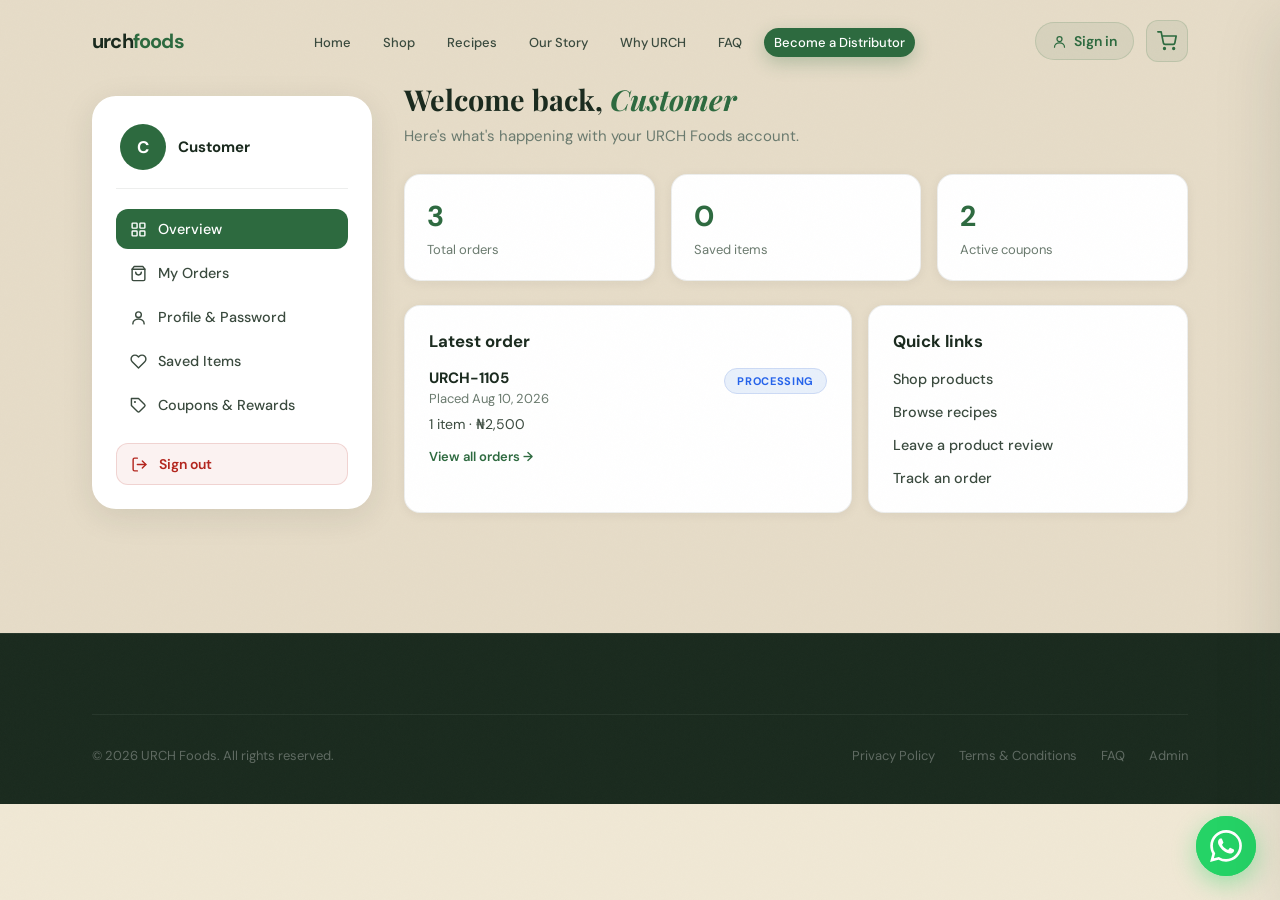
==== commit 1a42148e: "Remove old products (Abacha, Akpu, Palm Oil, Okpeye) across all pages; add favicon to all pages" ====
--- a/account.html
+++ b/account.html
@@ -4,6 +4,7 @@
   <meta charset="UTF-8" />
   <meta name="viewport" content="width=device-width, initial-scale=1.0" />
   <title>My Account — URCH Foods</title>
+  <link rel="icon" type="image/png" href="images/DP - Social Media - Variation 2.png" />
   <meta name="description" content="Manage your URCH Foods account — track orders, saved items, recipes, and rewards." />
   <link rel="preconnect" href="https://fonts.googleapis.com" />
   <link rel="preconnect" href="https://fonts.gstatic.com" crossorigin />
--- a/urch-foods.css
+++ b/urch-foods.css
@@ -1074,7 +1074,7 @@
   padding: 24px 0;
   border-bottom: 1px solid var(--border);
   background: var(--surface);
-  position: sticky; top: 68px; z-index: 50;
+  position: sticky; top: 0; z-index: 50;
 }
 .shop-controls-inner {
   display: flex; align-items: center; justify-content: space-between;
@@ -1288,7 +1288,7 @@
   padding: 24px 0;
   border-bottom: 1px solid var(--border);
   background: var(--surface);
-  position: sticky; top: 68px; z-index: 50;
+  position: sticky; top: 0; z-index: 50;
 }
 .recipes-controls-inner {
   display: flex; align-items: center; justify-content: space-between;
@@ -2161,6 +2161,7 @@
    RESPONSIVE
 ═══════════════════════════════════════════ */
 @media (max-width: 1024px) {
+  .nav-inner { padding: 0 24px; }
   .hero-inner { grid-template-columns: 1fr; gap: 56px; }
   .hero-visual { max-width: 520px; margin: 0 auto; }
   .hero-showcase { max-width: 420px; margin: 0 auto; }
@@ -2200,7 +2201,10 @@
 }
 @media (max-width: 768px) {
   .container { padding: 0 20px; }
+  .nav-inner { padding: 0 20px; }
   .nav-links, .nav-cta { display: none; }
+  .nav-signin { display: none; }
+  .hero-visual { display: none; }
   .nav-hamburger { display: flex; }
   .products-grid { grid-template-columns: 1fr; max-width: 420px; margin: 0 auto; }
   .products-grid .product-card:last-child { max-width: 100%; }
@@ -2222,6 +2226,7 @@
   .recipe-card-lg { grid-column: auto; grid-template-columns: 1fr; }
   .youtube-grid { grid-template-columns: 1fr; max-width: 420px; margin: 0 auto; }
   .recipes-cta-inner { padding: 40px 24px; }
+  .bundle-banner { padding: 32px 24px; }
   .featured-recipe-body { padding: 24px; }
   .featured-recipe-actions { flex-direction: column; }
   .story-mission-grid { grid-template-columns: 1fr; max-width: 420px; margin: 0 auto; }
@@ -2235,6 +2240,27 @@
   .faq-page-sidebar { grid-template-columns: 1fr; }
   .faq-page-banner { padding: 120px 0 60px; }
   .faq-page-section { padding: 60px 0 80px; }
+  .auth-section { padding: 100px 16px 60px; }
+  .auth-card-inner { padding: 36px 24px 28px; }
+}
+@media (max-width: 600px) {
+  .hero-showcase { max-width: 100%; }
+  .shop-grid { max-width: 100%; }
+  .products-grid { max-width: 100%; }
+  .recipes-grid { max-width: 100%; }
+  .why-grid { max-width: 100%; }
+  .youtube-grid { max-width: 100%; }
+  .story-mission-grid { max-width: 100%; }
+  .story-values-grid { max-width: 100%; }
+  .why-quality-grid { max-width: 100%; }
+  .why-testimonials-grid { max-width: 100%; }
+  .dist-card { padding: 24px 18px; }
+  .review-card { padding: 24px 18px; }
+  .cta-inner { padding: 32px 20px; }
+  .story-cta-inner { padding: 32px 20px; }
+  .why-cta-inner { padding: 32px 20px; }
+  .bundle-banner { padding: 28px 18px; }
+  .footer-grid { gap: 32px; }
 }
 @media (max-width: 480px) {
   .hero-trust { gap: 12px; }
@@ -2380,9 +2406,242 @@
 }
 .welcome-close:hover { background: #fff; transform: scale(1.08); color: var(--accent); }
 
+/* ══════════════════════════════════════════
+   AUTH PAGES (Sign in / Sign up)
+════════════════════════════════════════════ */
+.auth-section {
+  min-height: 100vh;
+  display: flex;
+  align-items: center;
+  justify-content: center;
+  padding: 120px 24px 80px;
+  background: var(--bg-alt);
+}
+
+.auth-card {
+  width: 100%;
+  max-width: 460px;
+}
+
+.auth-card-inner {
+  background: var(--surface);
+  border: 1px solid var(--border);
+  border-radius: var(--radius-lg);
+  padding: 44px 40px 36px;
+  box-shadow: var(--shadow-md);
+}
+
+.auth-heading { text-align: center; margin-bottom: 32px; }
+
+.auth-eyebrow {
+  display: inline-block;
+  font-size: 11px;
+  font-weight: 700;
+  letter-spacing: 0.12em;
+  text-transform: uppercase;
+  color: var(--accent);
+  background: rgba(58, 139, 82, 0.1);
+  padding: 6px 14px;
+  border-radius: 100px;
+  margin-bottom: 16px;
+}
+
+.auth-title {
+  font-size: clamp(1.5rem, 3vw, 1.75rem);
+  font-weight: 700;
+  letter-spacing: -0.02em;
+  line-height: 1.2;
+  color: var(--text-1);
+  margin-bottom: 10px;
+}
+.auth-title em {
+  font-style: italic;
+  font-family: 'Playfair Display', serif;
+  color: var(--accent);
+}
+
+.auth-sub {
+  font-size: 0.9375rem;
+  color: var(--text-3);
+  line-height: 1.6;
+}
+
+.auth-form { display: flex; flex-direction: column; gap: 18px; }
+
+.auth-field { display: flex; flex-direction: column; gap: 7px; }
+.auth-field label {
+  font-size: 0.8125rem;
+  font-weight: 600;
+  color: var(--text-2);
+}
+.auth-field input {
+  font-family: inherit;
+  font-size: 0.9375rem;
+  color: var(--text-1);
+  background: var(--surface-2);
+  border: 1.5px solid var(--border);
+  border-radius: 12px;
+  padding: 13px 16px;
+  outline: none;
+  width: 100%;
+  transition: border-color 0.3s, background 0.3s, box-shadow 0.3s;
+}
+.auth-field input::placeholder { color: var(--text-3); opacity: 0.7; }
+.auth-field input:focus {
+  border-color: var(--accent);
+  background: var(--surface);
+  box-shadow: 0 0 0 4px rgba(58, 139, 82, 0.1);
+}
+
+.auth-password-wrap {
+  position: relative;
+}
+.auth-password-wrap input {
+  padding-right: 48px;
+}
+.auth-password-toggle {
+  position: absolute;
+  top: 50%;
+  right: 12px;
+  transform: translateY(-50%);
+  background: none;
+  border: none;
+  cursor: pointer;
+  padding: 4px;
+  color: var(--text-3);
+  transition: color 0.2s;
+}
+.auth-password-toggle:hover { color: var(--text-1); }
+.auth-password-toggle svg { width: 20px; height: 20px; }
+
+.auth-row {
+  display: flex;
+  align-items: center;
+  justify-content: space-between;
+  gap: 12px;
+}
+
+.auth-check {
+  display: flex;
+  align-items: center;
+  gap: 8px;
+  font-size: 0.8125rem;
+  color: var(--text-2);
+  cursor: pointer;
+}
+.auth-check input {
+  width: auto;
+  accent-color: var(--accent);
+}
+
+.auth-link {
+  font-size: 0.8125rem;
+  font-weight: 600;
+  color: var(--accent);
+  text-decoration: none;
+  transition: color 0.2s;
+}
+.auth-link:hover { color: var(--accent-mid); }
+
+.auth-submit {
+  font-family: inherit;
+  font-size: 0.9375rem;
+  font-weight: 700;
+  color: #fff;
+  background: var(--accent);
+  padding: 16px 28px;
+  border-radius: 100px;
+  border: none;
+  cursor: pointer;
+  box-shadow: 0 8px 32px rgba(45, 106, 63, 0.35);
+  transition: background 0.3s var(--silk), transform 0.3s var(--silk);
+  margin-top: 4px;
+}
+.auth-submit:hover { background: var(--accent-mid); transform: translateY(-1px); }
+.auth-submit.loading { opacity: 0.8; pointer-events: none; }
+
+.auth-error {
+  font-size: 0.8125rem;
+  font-weight: 500;
+  color: #B3261E;
+  text-align: center;
+}
+.auth-error[hidden] { display: none; }
+
+.auth-divider {
+  display: flex;
+  align-items: center;
+  gap: 16px;
+  margin: 24px 0;
+  color: var(--text-3);
+  font-size: 0.8125rem;
+}
+.auth-divider::before,
+.auth-divider::after {
+  content: '';
+  flex: 1;
+  height: 1px;
+  background: var(--border);
+}
+
+.auth-socials {
+  display: flex;
+  gap: 12px;
+}
+.auth-social {
+  flex: 1;
+  display: flex;
+  align-items: center;
+  justify-content: center;
+  gap: 8px;
+  font-family: inherit;
+  font-size: 0.875rem;
+  font-weight: 600;
+  color: var(--text-1);
+  background: var(--surface);
+  border: 1.5px solid var(--border);
+  border-radius: 12px;
+  padding: 12px 16px;
+  cursor: pointer;
+  transition: border-color 0.25s, background 0.25s;
+}
+.auth-social:hover {
+  border-color: var(--accent-border);
+  background: var(--accent-ghost);
+}
+
+.auth-switch {
+  text-align: center;
+  font-size: 0.875rem;
+  color: var(--text-3);
+  margin-top: 24px;
+}
+
+@media (max-width: 600px) {
+  .hero-showcase { max-width: 100%; }
+  .shop-grid { max-width: 100%; }
+  .products-grid { max-width: 100%; }
+  .recipes-grid { max-width: 100%; }
+  .why-grid { max-width: 100%; }
+  .youtube-grid { max-width: 100%; }
+  .story-mission-grid { max-width: 100%; }
+  .story-values-grid { max-width: 100%; }
+  .why-quality-grid { max-width: 100%; }
+  .why-testimonials-grid { max-width: 100%; }
+  .dist-card { padding: 24px 18px; }
+  .review-card { padding: 24px 18px; }
+  .cta-inner { padding: 32px 20px; }
+  .story-cta-inner { padding: 32px 20px; }
+  .why-cta-inner { padding: 32px 20px; }
+  .bundle-banner { padding: 28px 18px; }
+  .footer-grid { gap: 32px; }
+}
 @media (max-width: 480px) {
   .welcome-modal { width: min(360px, 100%); }
   .welcome-content { padding: 40px 28px 28px; }
+  .auth-card-inner { padding: 32px 20px 24px; }
+  .auth-socials { flex-direction: column; }
+  .auth-row { flex-direction: column; align-items: flex-start; gap: 8px; }
 }
 
 /* ══════════════════════════════════════════
@@ -2500,6 +2759,25 @@
   color: #B23B2E;
   background: rgba(178,59,46,0.08);
   border-color: rgba(178,59,46,0.35);
+}
+@media (max-width: 600px) {
+  .hero-showcase { max-width: 100%; }
+  .shop-grid { max-width: 100%; }
+  .products-grid { max-width: 100%; }
+  .recipes-grid { max-width: 100%; }
+  .why-grid { max-width: 100%; }
+  .youtube-grid { max-width: 100%; }
+  .story-mission-grid { max-width: 100%; }
+  .story-values-grid { max-width: 100%; }
+  .why-quality-grid { max-width: 100%; }
+  .why-testimonials-grid { max-width: 100%; }
+  .dist-card { padding: 24px 18px; }
+  .review-card { padding: 24px 18px; }
+  .cta-inner { padding: 32px 20px; }
+  .story-cta-inner { padding: 32px 20px; }
+  .why-cta-inner { padding: 32px 20px; }
+  .bundle-banner { padding: 28px 18px; }
+  .footer-grid { gap: 32px; }
 }
 @media (max-width: 480px) {
   .account-photo-upload { flex-direction: column; align-items: flex-start; }
@@ -2754,6 +3032,7 @@
 @media (max-width: 1024px) {
   .account-layout { grid-template-columns: 1fr; }
   .account-sidebar { position: static; }
+  .account-stats { grid-template-columns: repeat(2, 1fr); }
   .account-menu { flex-direction: row; flex-wrap: wrap; }
   .account-menu-item { flex: 1 1 auto; min-width: 160px; }
   .account-signout { width: 100%; justify-content: center; }
@@ -2764,6 +3043,25 @@
   .account-two-col { grid-template-columns: 1fr; }
   .account-saved-grid { grid-template-columns: 1fr; }
   .coupon-grid { grid-template-columns: 1fr; }
+}
+@media (max-width: 600px) {
+  .hero-showcase { max-width: 100%; }
+  .shop-grid { max-width: 100%; }
+  .products-grid { max-width: 100%; }
+  .recipes-grid { max-width: 100%; }
+  .why-grid { max-width: 100%; }
+  .youtube-grid { max-width: 100%; }
+  .story-mission-grid { max-width: 100%; }
+  .story-values-grid { max-width: 100%; }
+  .why-quality-grid { max-width: 100%; }
+  .why-testimonials-grid { max-width: 100%; }
+  .dist-card { padding: 24px 18px; }
+  .review-card { padding: 24px 18px; }
+  .cta-inner { padding: 32px 20px; }
+  .story-cta-inner { padding: 32px 20px; }
+  .why-cta-inner { padding: 32px 20px; }
+  .bundle-banner { padding: 28px 18px; }
+  .footer-grid { gap: 32px; }
 }
 @media (max-width: 480px) {
   .account-menu-item { min-width: 100%; }
@@ -2876,7 +3174,7 @@
 .dist-section { padding: 64px 0 100px; }
 .dist-section-alt { background: var(--bg-alt); border-top: 1px solid var(--border); }
 .dist-grid {
-  display: grid; grid-template-columns: 380px 1fr; gap: 32px; align-items: start;
+  display: grid; grid-template-columns: minmax(0, 380px) 1fr; gap: 32px; align-items: start;
 }
 .dist-aside { position: sticky; top: 104px; display: flex; flex-direction: column; gap: 20px; }
 .dist-info-card {
@@ -2966,6 +3264,10 @@
 .dist-success .btn-primary-lg { margin-top: 8px; }
 
 @media (max-width: 1024px) {
+  .dist-grid { grid-template-columns: 1fr; }
+  .dist-aside { position: static; }
+}
+@media (max-width: 900px) {
   .dist-grid { grid-template-columns: 1fr; }
   .dist-aside { position: static; }
 }
@@ -3094,6 +3396,10 @@
 .review-success p { color: var(--text-3); font-size: 0.9375rem; max-width: 420px; margin: 0 auto 26px; line-height: 1.7; }
 .review-success-actions { display: flex; align-items: center; justify-content: center; gap: 14px; flex-wrap: wrap; }
 
+@media (max-width: 1024px) {
+  .review-wrap { max-width: 100%; }
+  .review-card { padding: 32px 32px; }
+}
 @media (max-width: 768px) {
   .review-banner { padding: 120px 0 56px; }
   .review-section { padding: 48px 0 72px; }
